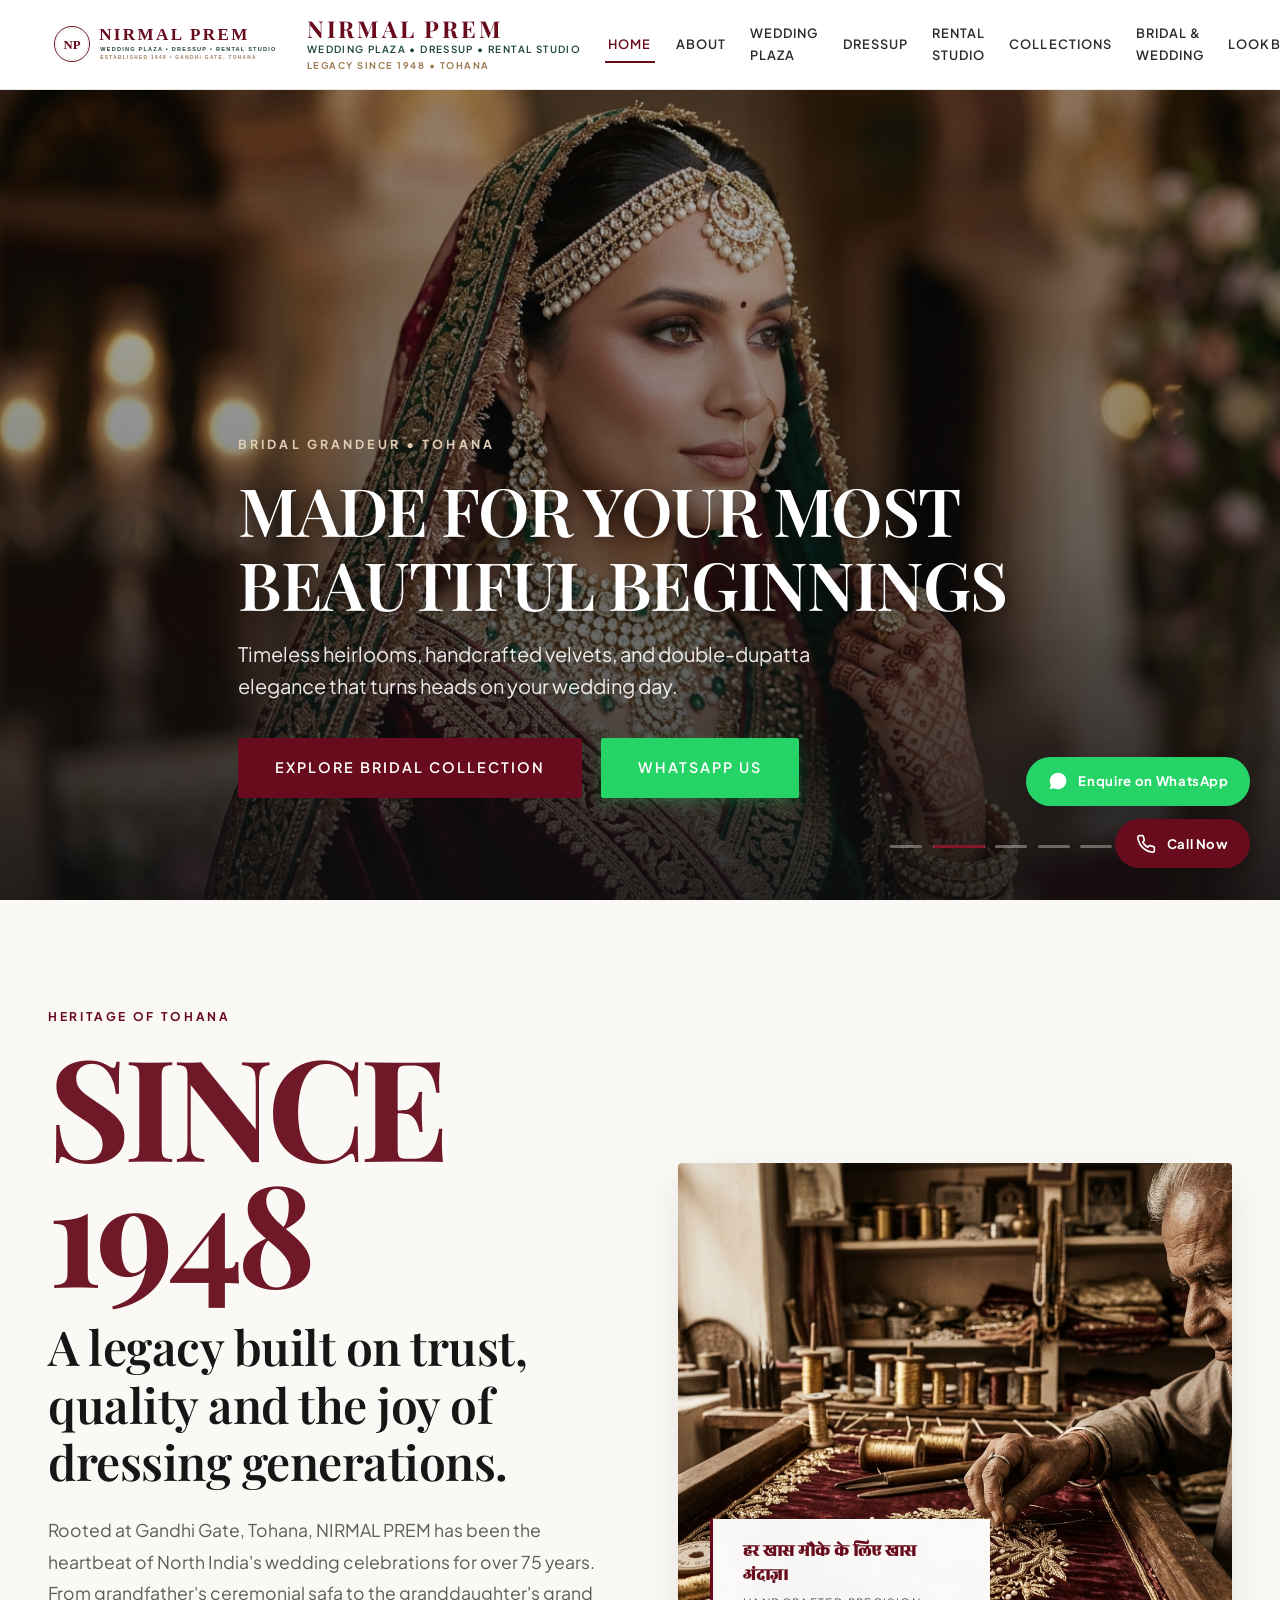
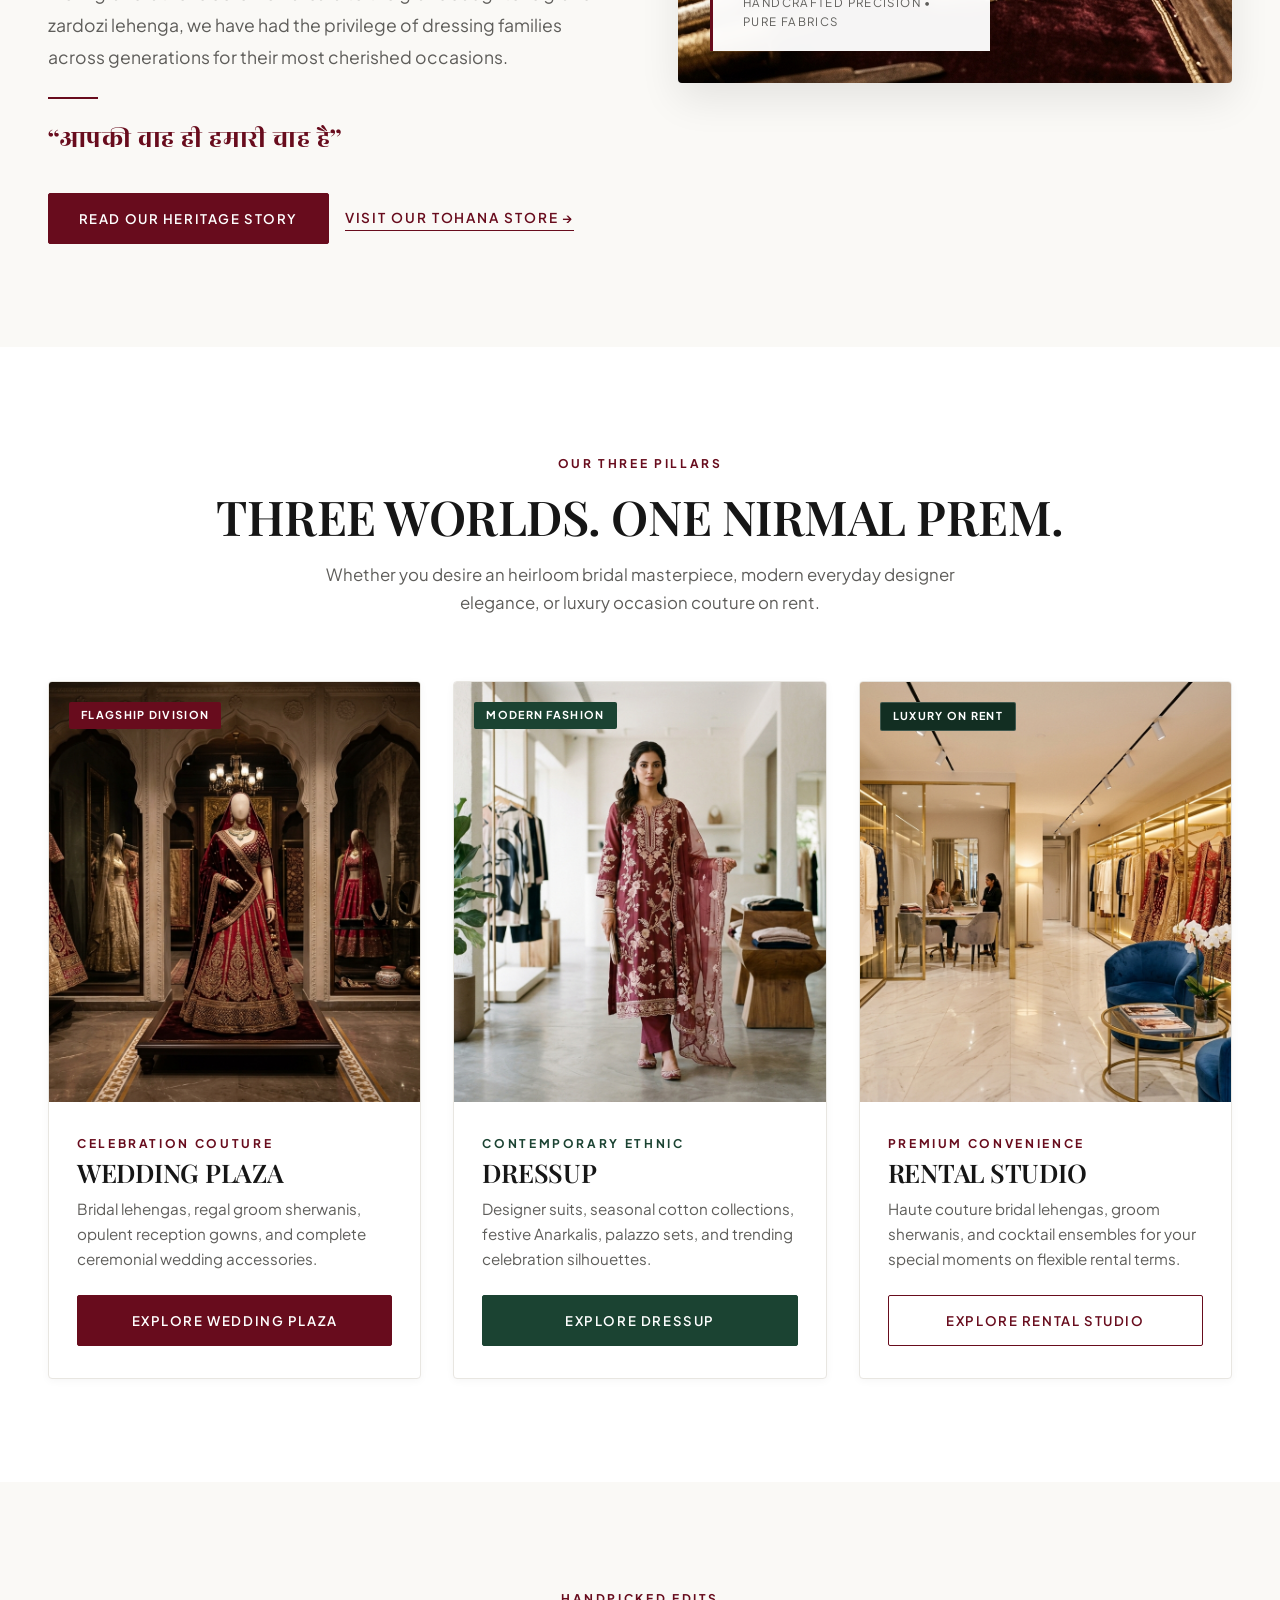
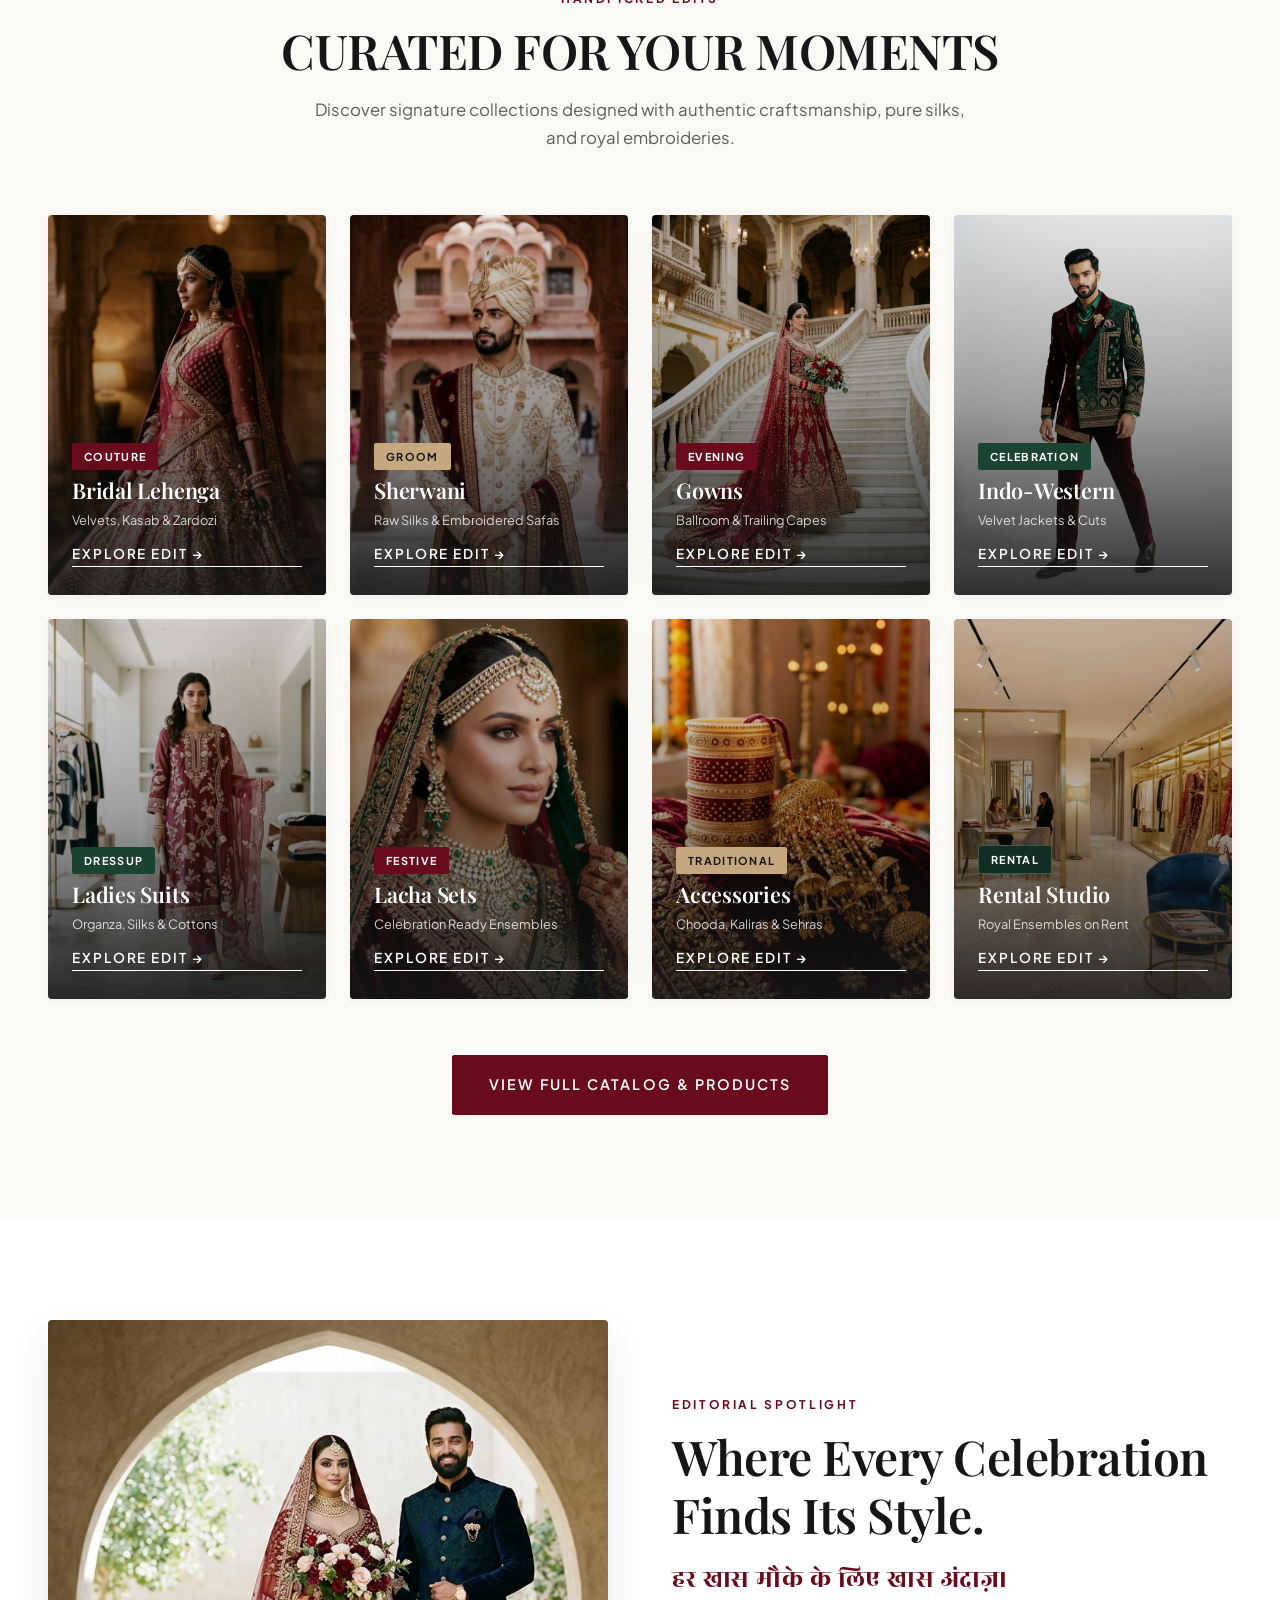
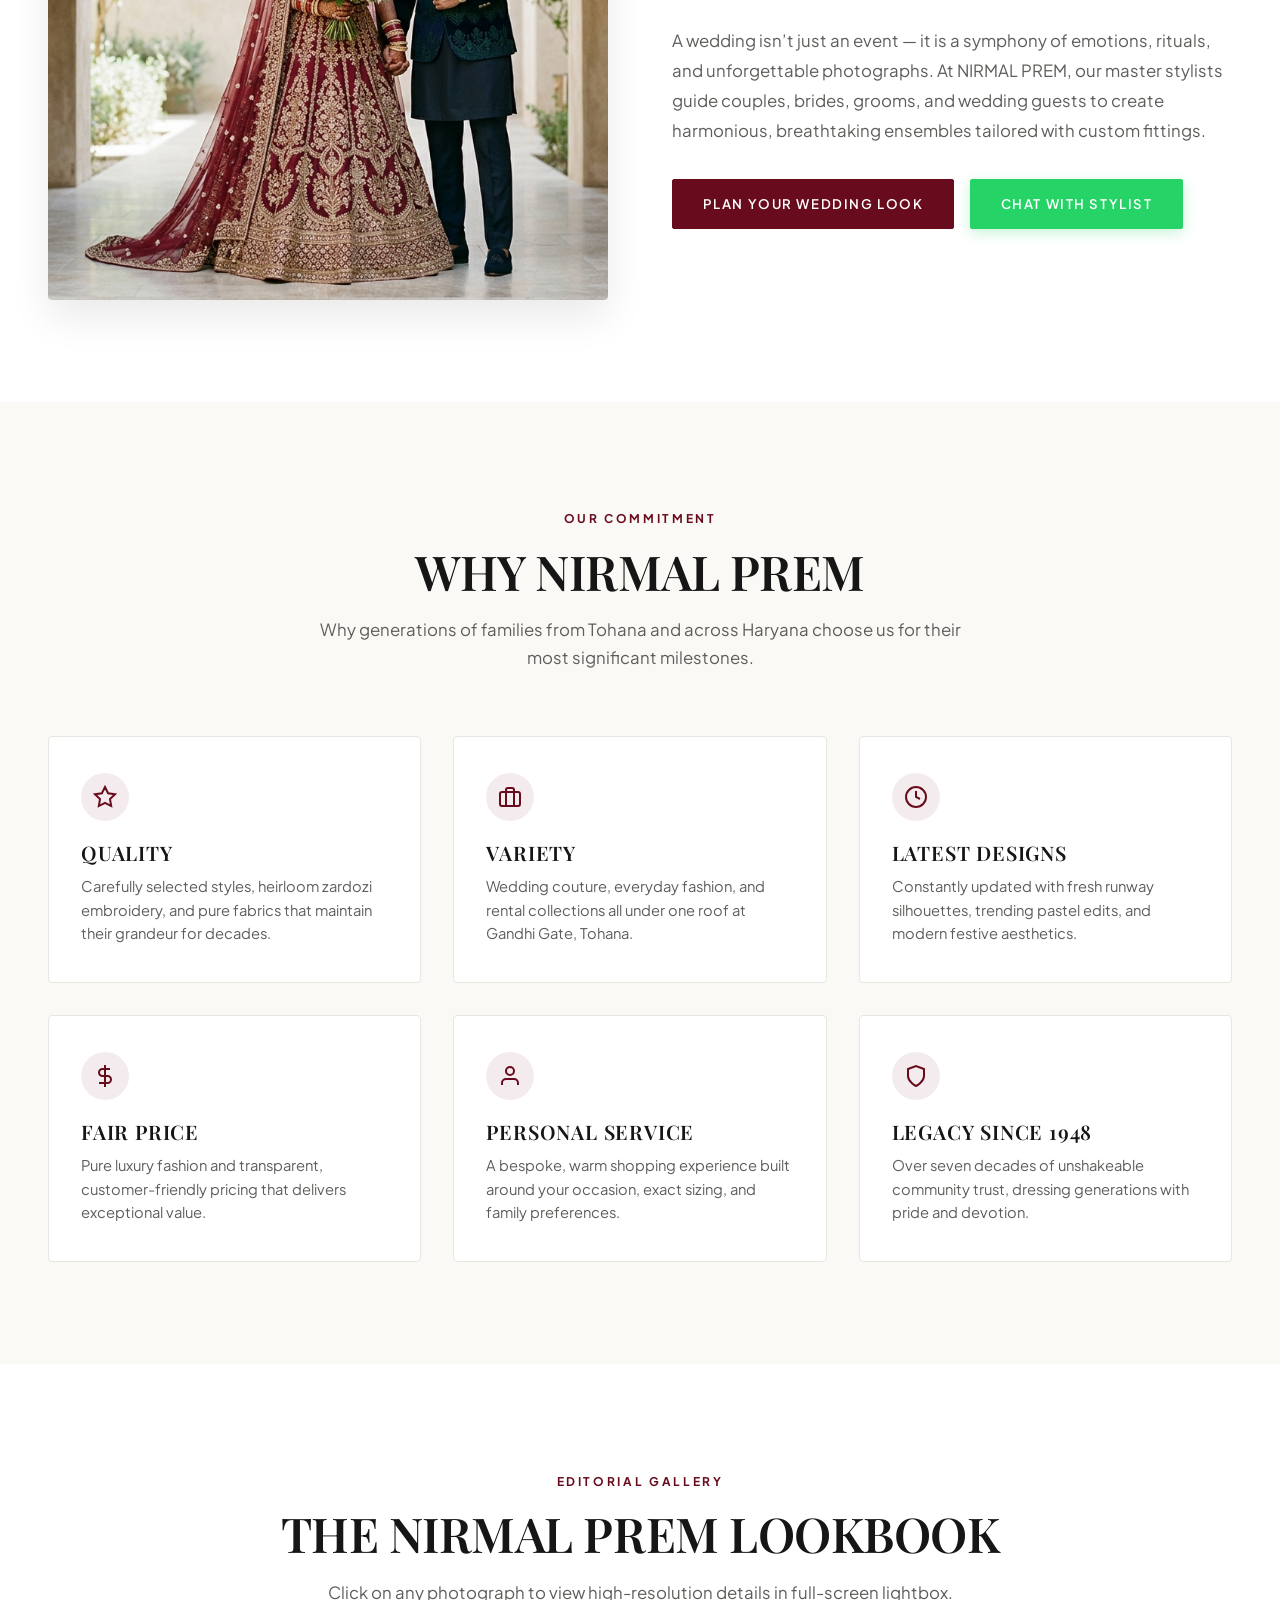
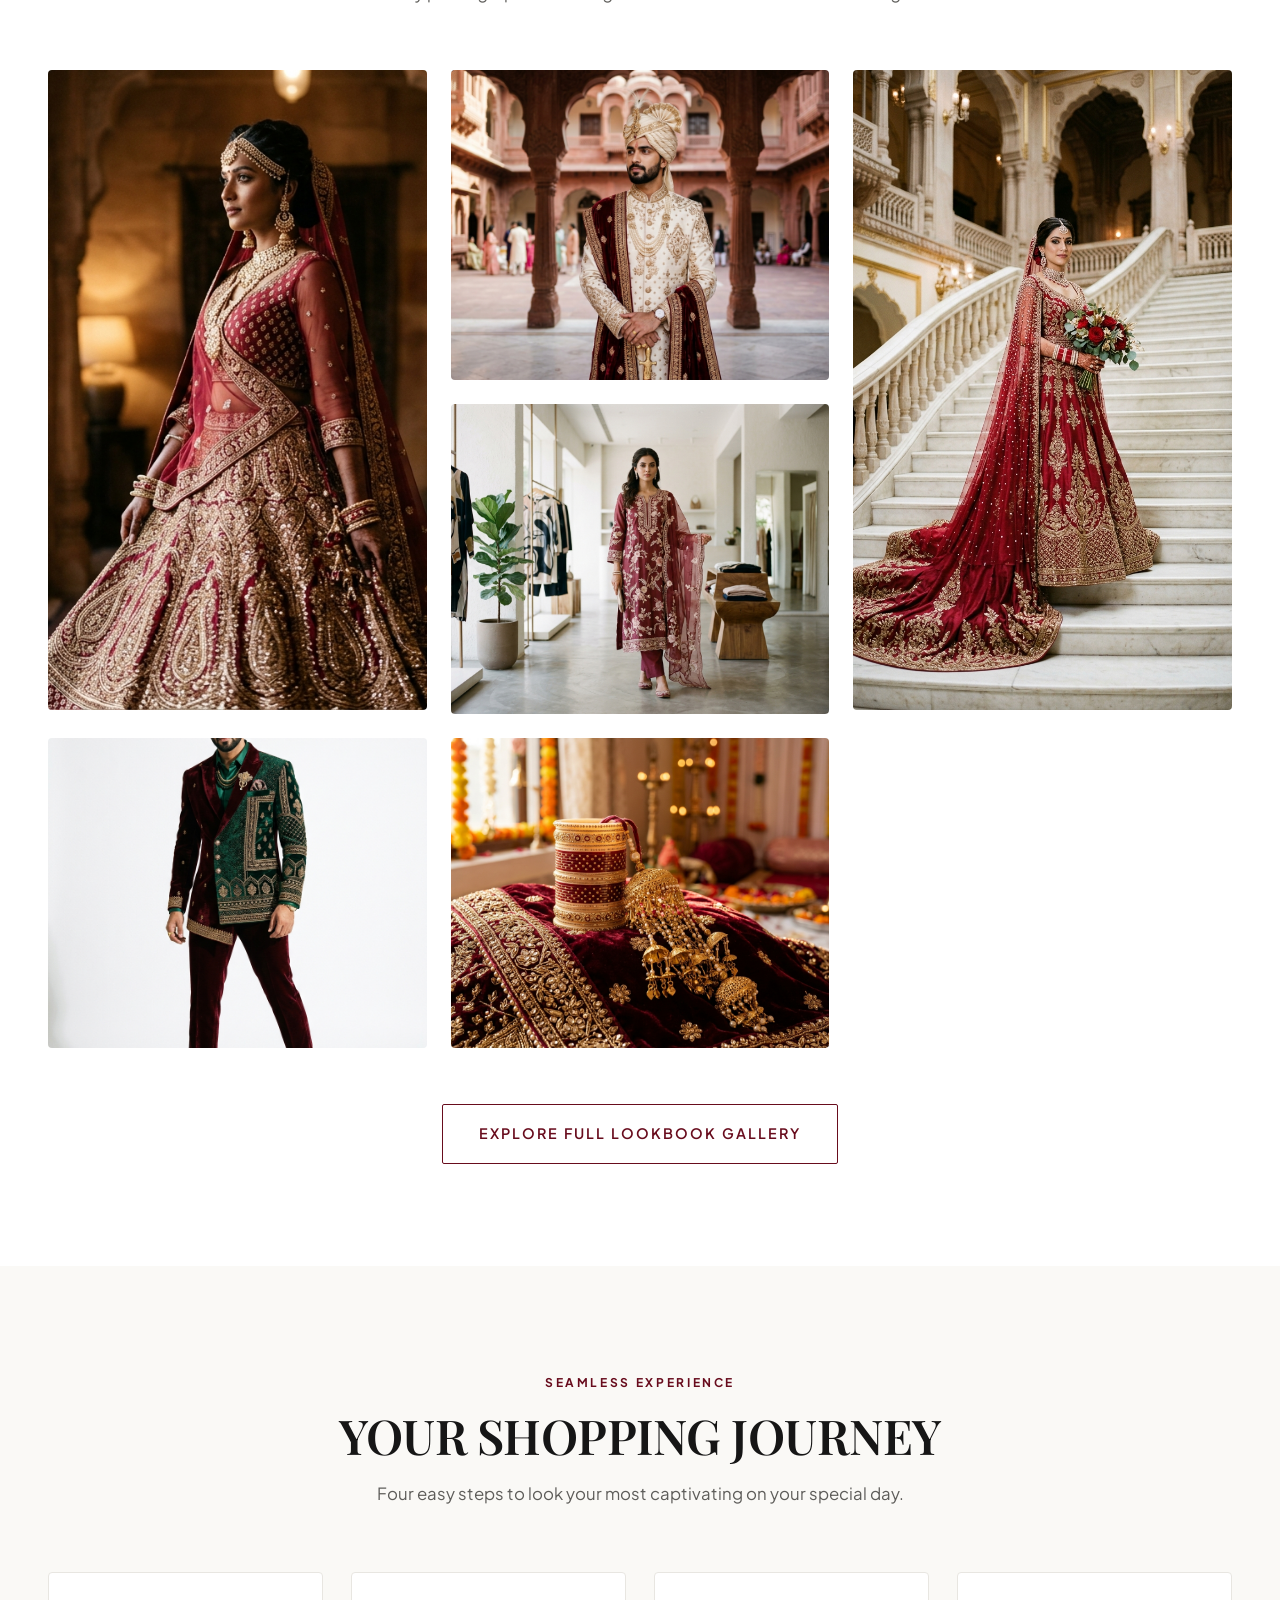
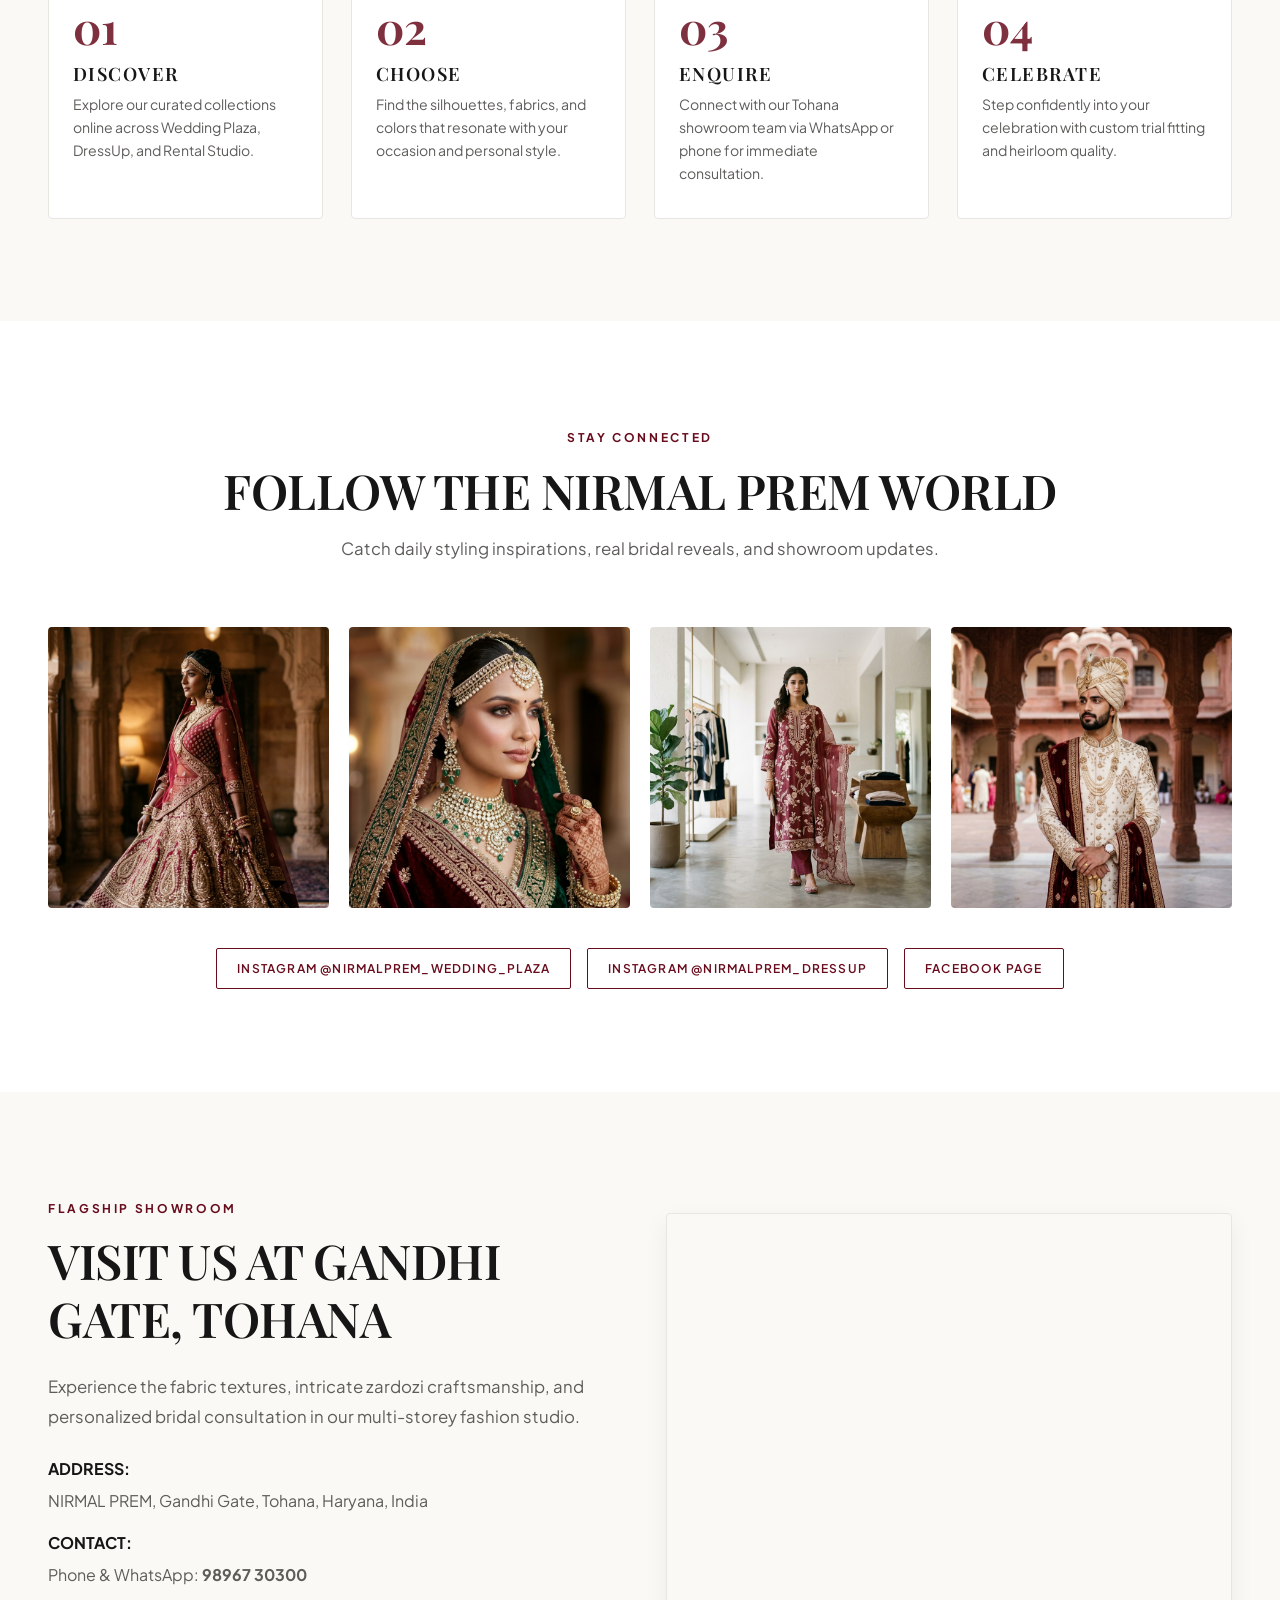
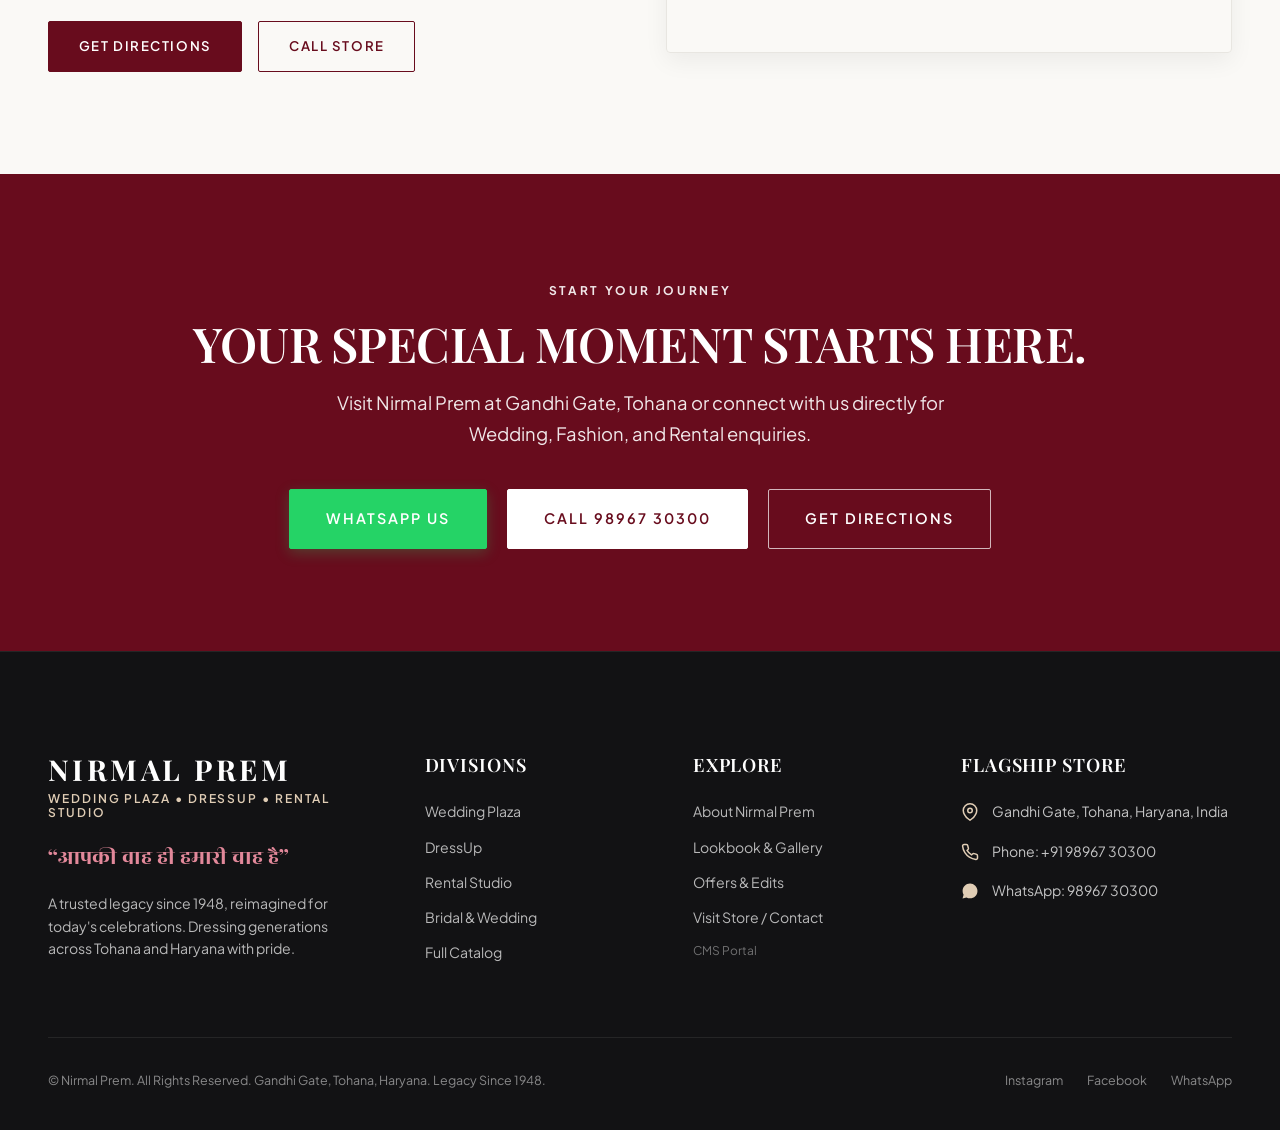
==== index.html @ a9cc8034 "Initial commit: Nirmal Prem luxury fashion & wedding website" ====
<!DOCTYPE html>
<html lang="en">
<head>
  <meta charset="UTF-8">
  <meta name="viewport" content="width=device-width, initial-scale=1.0">
  <title>NIRMAL PREM | Wedding Plaza • DressUp • Rental Studio | Tohana, Haryana</title>
  <meta name="description" content="Nirmal Prem, Gandhi Gate, Tohana, Haryana (Since 1948). Luxury Bridal Lehengas, Designer Sherwanis, Ladies Suits, and Couture Rental Studio. आपकी वाह ही हमारी चाह है।">
  <meta name="keywords" content="Nirmal Prem Tohana, Wedding Plaza Tohana, Bridal Lehenga Tohana, Wedding Dresses Tohana, Sherwani Tohana, Ladies Suits Tohana, Fashion Store Tohana, Dress Rental Tohana, Wedding Wear Tohana, Rental Studio Tohana">
  <link rel="canonical" href="https://nirmalprem.com/index.html">

  <!-- Open Graph -->
  <meta property="og:title" content="NIRMAL PREM | Wedding Plaza • DressUp • Rental Studio">
  <meta property="og:description" content="A trusted legacy since 1948, reimagined for today's celebrations. Gandhi Gate, Tohana, Haryana.">
  <meta property="og:image" content="assets/images/hero-slide-1.jpg">
  <meta property="og:type" content="website">

  <!-- Stylesheets -->
  <link rel="stylesheet" href="css/style.css">
  <link rel="stylesheet" href="css/components.css">
  <link rel="stylesheet" href="css/responsive.css">

  <!-- LocalBusiness Schema.org JSON-LD -->
  <script type="application/ld+json">
  {
    "@context": "https://schema.org",
    "@type": "ClothingStore",
    "name": "Nirmal Prem",
    "description": "Wedding Plaza, DressUp, and Rental Studio since 1948 in Tohana, Haryana.",
    "telephone": "+919896730300",
    "address": {
      "@type": "PostalAddress",
      "streetAddress": "Gandhi Gate",
      "addressLocality": "Tohana",
      "addressRegion": "Haryana",
      "addressCountry": "IN"
    },
    "url": "https://nirmalprem.com",
    "priceRange": "$$",
    "sameAs": [
      "https://www.instagram.com/nirmalprem_wedding_plaza/",
      "https://www.instagram.com/nirmalprem_dressup/",
      "https://www.facebook.com/nirmalpremweddingplaza/"
    ]
  }
  </script>
</head>
<body>

  <!-- GLOBAL STICKY HEADER -->
  <header class="site-header" id="site-header">
    <div class="container header-inner">
      <!-- Left: Logo & Brand Identity -->
      <a href="index.html" class="brand-identity" aria-label="Nirmal Prem Home">
        <img src="assets/images/nirmal-prem-logo.svg" alt="Nirmal Prem Logo" class="brand-logo-img" onerror="this.style.display='none'">
        <div class="brand-text-block">
          <span class="brand-name">NIRMAL PREM</span>
          <span class="brand-divisions">Wedding Plaza • DressUp • Rental Studio</span>
          <span class="brand-legacy-pill">Legacy Since 1948 • Tohana</span>
        </div>
      </a>

      <!-- Center: Desktop Navigation -->
      <nav class="desktop-nav" aria-label="Main Navigation">
        <a href="index.html" class="nav-link active">Home</a>
        <a href="about.html" class="nav-link">About</a>
        <a href="wedding-plaza.html" class="nav-link">Wedding Plaza</a>
        <a href="dressup.html" class="nav-link">DressUp</a>
        <a href="rental-studio.html" class="nav-link">Rental Studio</a>
        <a href="collections.html" class="nav-link">Collections</a>
        <a href="bridal-wedding.html" class="nav-link">Bridal & Wedding</a>
        <a href="lookbook.html" class="nav-link">Lookbook</a>
        <a href="offers.html" class="nav-link">Offers</a>
        <a href="contact.html" class="nav-link">Contact</a>
      </nav>

      <!-- Right: Action CTAs & Mobile Toggle -->
      <div class="header-ctas">
        <a href="tel:+919896730300" class="header-icon-btn btn-header-call" aria-label="Call Nirmal Prem">
          <svg viewBox="0 0 24 24" fill="none" stroke="currentColor" stroke-width="2">
            <path d="M22 16.92v3a2 2 0 0 1-2.18 2 19.79 19.79 0 0 1-8.63-3.07 19.5 19.5 0 0 1-6-6 19.79 19.79 0 0 1-3.07-8.67A2 2 0 0 1 4.11 2h3a2 2 0 0 1 2 1.72 12.84 12.84 0 0 0 .7 2.81 2 2 0 0 1-.45 2.11L8.09 9.91a16 16 0 0 0 6 6l1.27-1.27a2 2 0 0 1 2.11-.45 12.84 12.84 0 0 0 2.81.7A2 2 0 0 1 22 16.92z"></path>
          </svg>
          <span>98967 30300</span>
        </a>
        <a href="https://wa.me/919896730300?text=Hello%20Nirmal%20Prem%2C%20I%20am%20interested%20in%20your%20latest%20wedding%20and%20fashion%20collections." class="header-icon-btn btn-header-wa" target="_blank" rel="noopener" aria-label="WhatsApp Nirmal Prem">
          <svg viewBox="0 0 24 24" fill="currentColor">
            <path d="M12.04 2c-5.46 0-9.91 4.45-9.91 9.91 0 1.75.46 3.45 1.32 4.95L2.05 22l5.25-1.38c1.45.79 3.08 1.21 4.74 1.21 5.46 0 9.91-4.45 9.91-9.91 0-2.65-1.03-5.14-2.9-7.01A9.816 9.816 0 0 0 12.04 2z"/>
          </svg>
          <span>WhatsApp</span>
        </a>
        <button class="mobile-nav-toggle" id="mobile-toggle" aria-label="Toggle Navigation Menu">
          <span></span>
          <span></span>
          <span></span>
        </button>
      </div>
    </div>
  </header>

  <!-- MOBILE CLEAN DRAWER -->
  <div class="mobile-drawer-overlay" id="mobile-overlay"></div>
  <aside class="mobile-drawer" id="mobile-drawer">
    <div style="margin-bottom: 1.5rem;">
      <span class="eyebrow" style="color: var(--color-maroon);">NIRMAL PREM</span>
      <p style="font-family: var(--font-hindi); color: var(--color-maroon); font-size: 1.1rem;">“आपकी वाह ही हमारी चाह है”</p>
    </div>
    <nav class="mobile-nav-links">
      <a href="index.html" class="mobile-nav-link active">Home <span>→</span></a>
      <a href="about.html" class="mobile-nav-link">About Nirmal Prem <span>→</span></a>
      <a href="wedding-plaza.html" class="mobile-nav-link">Wedding Plaza <span>→</span></a>
      <a href="dressup.html" class="mobile-nav-link">DressUp <span>→</span></a>
      <a href="rental-studio.html" class="mobile-nav-link">Rental Studio <span>→</span></a>
      <a href="collections.html" class="mobile-nav-link">Collections <span>→</span></a>
      <a href="bridal-wedding.html" class="mobile-nav-link">Bridal & Wedding <span>→</span></a>
      <a href="lookbook.html" class="mobile-nav-link">Lookbook <span>→</span></a>
      <a href="offers.html" class="mobile-nav-link">Offers & Edits <span>→</span></a>
      <a href="contact.html" class="mobile-nav-link">Contact Store <span>→</span></a>
    </nav>
    <div class="mobile-drawer-bottom">
      <a href="https://wa.me/919896730300" class="btn btn-whatsapp" target="_blank" rel="noopener">WhatsApp Enquire</a>
      <a href="tel:+919896730300" class="btn btn-primary">Call 98967 30300</a>
    </div>
  </aside>

  <!-- GLOBAL FLOATING ACTION BUTTONS -->
  <div class="floating-actions" aria-label="Quick Actions">
    <a href="https://wa.me/919896730300?text=Hello%20Nirmal%20Prem%2C%20I%20would%20like%20to%20enquire%20about%20your%20wedding%20and%20fashion%20collections." class="floating-btn floating-wa" target="_blank" rel="noopener" aria-label="Enquire on WhatsApp">
      <svg viewBox="0 0 24 24" fill="currentColor">
        <path d="M12.04 2c-5.46 0-9.91 4.45-9.91 9.91 0 1.75.46 3.45 1.32 4.95L2.05 22l5.25-1.38c1.45.79 3.08 1.21 4.74 1.21 5.46 0 9.91-4.45 9.91-9.91 0-2.65-1.03-5.14-2.9-7.01A9.816 9.816 0 0 0 12.04 2z"/>
      </svg>
      <span>Enquire on WhatsApp</span>
    </a>
    <a href="tel:+919896730300" class="floating-btn floating-call" aria-label="Call Now">
      <svg viewBox="0 0 24 24" fill="none" stroke="currentColor" stroke-width="2">
        <path d="M22 16.92v3a2 2 0 0 1-2.18 2 19.79 19.79 0 0 1-8.63-3.07 19.5 19.5 0 0 1-6-6 19.79 19.79 0 0 1-3.07-8.67A2 2 0 0 1 4.11 2h3a2 2 0 0 1 2 1.72 12.84 12.84 0 0 0 .7 2.81 2 2 0 0 1-.45 2.11L8.09 9.91a16 16 0 0 0 6 6l1.27-1.27a2 2 0 0 1 2.11-.45 12.84 12.84 0 0 0 2.81.7A2 2 0 0 1 22 16.92z"></path>
      </svg>
      <span>Call Now</span>
    </a>
  </div>

  <main id="main-content">
    <!-- SECTION 1: HERO SLIDESHOW (3-SECOND AUTO-TRANSITION) -->
    <section class="hero-slider-section" aria-label="Hero Slideshow">
      <div class="hero-slider">
        <!-- Slide 1 -->
        <div class="hero-slide active">
          <div class="hero-slide-bg" style="background-image: url('assets/images/hero-slide-1.jpg');"></div>
          <div class="hero-overlay"></div>
          <div class="container hero-content">
            <span class="hero-tag">HAUTE COUTURE BRIDAL • ESTD 1948</span>
            <h1 class="headline-hero hero-title">
              YOUR MOMENT.<br>YOUR STYLE.<br>YOUR NIRMAL PREM.
            </h1>
            <p class="hero-description">
              Wedding fashion, bridal elegance and celebration wear — curated for your most unforgettable moments.
            </p>
            <div class="hero-actions">
              <a href="wedding-plaza.html" class="btn btn-primary btn-lg">Explore Wedding Plaza</a>
              <a href="https://wa.me/919896730300?text=Hello%20Nirmal%20Prem%2C%20I%20am%20interested%20in%20your%20Bridal%20Lehenga%20Collection." class="btn btn-whatsapp btn-lg" target="_blank" rel="noopener">WhatsApp Enquiry</a>
            </div>
          </div>
        </div>

        <!-- Slide 2 -->
        <div class="hero-slide">
          <div class="hero-slide-bg" style="background-image: url('assets/images/hero-slide-2.jpg');"></div>
          <div class="hero-overlay"></div>
          <div class="container hero-content">
            <span class="hero-tag">BRIDAL GRANDEUR • TOHANA</span>
            <h2 class="headline-hero hero-title">
              MADE FOR YOUR MOST BEAUTIFUL BEGINNINGS
            </h2>
            <p class="hero-description">
              Timeless heirlooms, handcrafted velvets, and double-dupatta elegance that turns heads on your wedding day.
            </p>
            <div class="hero-actions">
              <a href="bridal-wedding.html" class="btn btn-primary btn-lg">Explore Bridal Collection</a>
              <a href="https://wa.me/919896730300?text=Hello%20Nirmal%20Prem%2C%20I%20would%20like%20to%20view%20your%20Bridal%20Collection." class="btn btn-whatsapp btn-lg" target="_blank" rel="noopener">WhatsApp Us</a>
            </div>
          </div>
        </div>

        <!-- Slide 3 -->
        <div class="hero-slide">
          <div class="hero-slide-bg" style="background-image: url('assets/images/hero-slide-3.jpg');"></div>
          <div class="hero-overlay"></div>
          <div class="container hero-content">
            <span class="hero-tag">ROYAL GROOM COUTURE</span>
            <h2 class="headline-hero hero-title">
              THE GROOM'S MOMENT DESERVES ITS OWN STYLE
            </h2>
            <p class="hero-description">
              Bespoke sherwanis, imperial velvet stoles, and Indo-Western cuts crafted with regal poise.
            </p>
            <div class="hero-actions">
              <a href="wedding-plaza.html#groom" class="btn btn-primary btn-lg">Explore Groom Wear</a>
              <a href="https://wa.me/919896730300?text=Hello%20Nirmal%20Prem%2C%20I%20am%20interested%20in%20Groom%20Sherwanis." class="btn btn-whatsapp btn-lg" target="_blank" rel="noopener">WhatsApp Enquiry</a>
            </div>
          </div>
        </div>

        <!-- Slide 4 -->
        <div class="hero-slide">
          <div class="hero-slide-bg" style="background-image: url('assets/images/hero-slide-4.jpg');"></div>
          <div class="hero-overlay"></div>
          <div class="container hero-content">
            <span class="hero-tag">DRESSUP BY NIRMAL PREM</span>
            <h2 class="headline-hero hero-title">
              EVERYDAY ELEGANCE.<br>CELEBRATION READY.
            </h2>
            <p class="hero-description">
              Designer ladies suits, party-ready Anarkalis, and trending silhouettes curated for modern Indian women.
            </p>
            <div class="hero-actions">
              <a href="dressup.html" class="btn btn-primary btn-lg">Explore DressUp</a>
              <a href="https://wa.me/919896730300?text=Hello%20Nirmal%20Prem%2C%20I%20would%20like%20to%20see%20the%20latest%20DressUp%20collection." class="btn btn-whatsapp btn-lg" target="_blank" rel="noopener">WhatsApp Enquiry</a>
            </div>
          </div>
        </div>

        <!-- Slide 5 -->
        <div class="hero-slide">
          <div class="hero-slide-bg" style="background-image: url('assets/images/hero-slide-5.jpg');"></div>
          <div class="hero-overlay"></div>
          <div class="container hero-content">
            <span class="hero-tag">NIRMAL PREM RENTAL STUDIO</span>
            <h2 class="headline-hero hero-title">
              WEAR THE MOMENT.<br>RENT THE LOOK.
            </h2>
            <p class="hero-description">
              Step into haute couture for your special celebrations without the purchase commitment. Flawlessly fitted.
            </p>
            <div class="hero-actions">
              <a href="rental-studio.html" class="btn btn-primary btn-lg">Explore Rental Studio</a>
              <a href="https://wa.me/919896730300?text=Hello%20Nirmal%20Prem%2C%20I%20want%20to%20enquire%20about%20outfits%20on%20rent." class="btn btn-whatsapp btn-lg" target="_blank" rel="noopener">WhatsApp Us</a>
            </div>
          </div>
        </div>
      </div>

      <!-- Slideshow Navigation & Controls -->
      <div class="hero-controls">
        <div class="hero-indicators">
          <div class="indicator-dot active" data-slide="0"><div class="indicator-progress"></div></div>
          <div class="indicator-dot" data-slide="1"><div class="indicator-progress"></div></div>
          <div class="indicator-dot" data-slide="2"><div class="indicator-progress"></div></div>
          <div class="indicator-dot" data-slide="3"><div class="indicator-progress"></div></div>
          <div class="indicator-dot" data-slide="4"><div class="indicator-progress"></div></div>
        </div>
        <div style="display: flex; gap: 0.5rem;">
          <button class="hero-nav-arrow hero-prev" aria-label="Previous Slide">
            <svg width="20" height="20" viewBox="0 0 24 24" fill="none" stroke="currentColor" stroke-width="2">
              <polyline points="15 18 9 12 15 6"></polyline>
            </svg>
          </button>
          <button class="hero-nav-arrow hero-next" aria-label="Next Slide">
            <svg width="20" height="20" viewBox="0 0 24 24" fill="none" stroke="currentColor" stroke-width="2">
              <polyline points="9 18 15 12 9 6"></polyline>
            </svg>
          </button>
        </div>
      </div>
    </section>

    <!-- SECTION 2: TRUST & LEGACY "SINCE 1948" -->
    <section class="legacy-section section-padding bg-offwhite">
      <div class="container">
        <div class="legacy-grid">
          <!-- Left: Big Year & Story -->
          <div>
            <span class="eyebrow">HERITAGE OF TOHANA</span>
            <div class="legacy-big-year">SINCE 1948</div>
            <h2 class="headline-section" style="margin-bottom: 1.5rem;">
              A legacy built on trust, quality and the joy of dressing generations.
            </h2>
            <p style="font-size: 1.1rem; color: var(--color-text-muted); margin-bottom: 1.5rem; line-height: 1.8;">
              Rooted at Gandhi Gate, Tohana, NIRMAL PREM has been the heartbeat of North India's wedding celebrations for over 75 years. From grandfather's ceremonial safa to the granddaughter's grand zardozi lehenga, we have had the privilege of dressing families across generations for their most cherished occasions.
            </p>
            <div class="maroon-hairline"></div>
            <p class="tagline-hindi" style="margin-bottom: 2rem;">
              “आपकी वाह ही हमारी चाह है”
            </p>
            <div style="display: flex; gap: 1rem; align-items: center; flex-wrap: wrap;">
              <a href="about.html" class="btn btn-primary">Read Our Heritage Story</a>
              <a href="contact.html" class="link-editorial">Visit Our Tohana Store →</a>
            </div>
          </div>

          <!-- Right: Heritage Craftsmanship Visual -->
          <div class="legacy-image-wrap">
            <img src="assets/images/heritage-since-1948.jpg" alt="Authentic Zardozi Craftsmanship since 1948" loading="lazy">
            <div class="legacy-badge-float">
              <div class="hindi-quote">हर खास मौके के लिए खास अंदाज़।</div>
              <div class="subtext">Handcrafted Precision • Pure Fabrics</div>
            </div>
          </div>
        </div>
      </div>
    </section>

    <!-- SECTION 3: THREE DIVISIONS -->
    <section class="section-padding bg-white">
      <div class="container">
        <div class="section-header text-center">
          <span class="eyebrow">OUR THREE PILLARS</span>
          <h2 class="headline-section">THREE WORLDS. ONE NIRMAL PREM.</h2>
          <p>Whether you desire an heirloom bridal masterpiece, modern everyday designer elegance, or luxury occasion couture on rent.</p>
        </div>

        <div class="divisions-grid">
          <!-- Card 1: Wedding Plaza -->
          <div class="division-card">
            <div class="division-image-wrap">
              <img src="assets/images/division-wedding-plaza.jpg" alt="Wedding Plaza - Bridal and Groom Fashion" loading="lazy">
              <span class="badge badge-maroon division-badge-tag">Flagship Division</span>
            </div>
            <div class="division-content">
              <span class="eyebrow" style="margin-bottom: 0.25rem;">CELEBRATION COUTURE</span>
              <h3 class="division-title">WEDDING PLAZA</h3>
              <p class="division-subtitle">Bridal lehengas, regal groom sherwanis, opulent reception gowns, and complete ceremonial wedding accessories.</p>
              <a href="wedding-plaza.html" class="btn btn-primary">Explore Wedding Plaza</a>
            </div>
          </div>

          <!-- Card 2: DressUp -->
          <div class="division-card">
            <div class="division-image-wrap">
              <img src="assets/images/division-dressup.jpg" alt="DressUp - Ladies and Girls Fashion" loading="lazy">
              <span class="badge badge-green division-badge-tag">Modern Fashion</span>
            </div>
            <div class="division-content">
              <span class="eyebrow green" style="margin-bottom: 0.25rem;">CONTEMPORARY ETHNIC</span>
              <h3 class="division-title">DRESSUP</h3>
              <p class="division-subtitle">Designer suits, seasonal cotton collections, festive Anarkalis, palazzo sets, and trending celebration silhouettes.</p>
              <a href="dressup.html" class="btn btn-green">Explore DressUp</a>
            </div>
          </div>

          <!-- Card 3: Rental Studio -->
          <div class="division-card">
            <div class="division-image-wrap">
              <img src="assets/images/division-rental-studio.jpg" alt="Rental Studio - Occasion Wear on Rent" loading="lazy">
              <span class="badge badge-rental division-badge-tag">Luxury on Rent</span>
            </div>
            <div class="division-content">
              <span class="eyebrow" style="margin-bottom: 0.25rem;">PREMIUM CONVENIENCE</span>
              <h3 class="division-title">RENTAL STUDIO</h3>
              <p class="division-subtitle">Haute couture bridal lehengas, groom sherwanis, and cocktail ensembles for your special moments on flexible rental terms.</p>
              <a href="rental-studio.html" class="btn btn-secondary">Explore Rental Studio</a>
            </div>
          </div>
        </div>
      </div>
    </section>

    <!-- SECTION 4: FEATURED COLLECTION (8 CATEGORIES) -->
    <section class="section-padding bg-offwhite">
      <div class="container">
        <div class="section-header text-center">
          <span class="eyebrow">HANDPICKED EDITS</span>
          <h2 class="headline-section">CURATED FOR YOUR MOMENTS</h2>
          <p>Discover signature collections designed with authentic craftsmanship, pure silks, and royal embroideries.</p>
        </div>

        <div class="collections-grid-8">
          <!-- 1. Bridal Lehenga -->
          <a href="wedding-plaza.html#bridal" class="collection-card-item">
            <img src="assets/images/hero-slide-1.jpg" alt="Bridal Lehenga Collection" class="collection-card-img" loading="lazy">
            <div class="collection-card-overlay">
              <span class="badge badge-maroon" style="width: fit-content; margin-bottom: 0.5rem;">Couture</span>
              <h3 class="collection-card-title">Bridal Lehenga</h3>
              <p class="collection-card-sub">Velvets, Kasab & Zardozi</p>
              <span class="link-editorial white">Explore Edit →</span>
            </div>
          </a>

          <!-- 2. Sherwani -->
          <a href="wedding-plaza.html#groom" class="collection-card-item">
            <img src="assets/images/hero-slide-3.jpg" alt="Sherwani Collection" class="collection-card-img" loading="lazy">
            <div class="collection-card-overlay">
              <span class="badge badge-gold" style="width: fit-content; margin-bottom: 0.5rem;">Groom</span>
              <h3 class="collection-card-title">Sherwani</h3>
              <p class="collection-card-sub">Raw Silks & Embroidered Safas</p>
              <span class="link-editorial white">Explore Edit →</span>
            </div>
          </a>

          <!-- 3. Gowns -->
          <a href="collections.html?filter=Bridal" class="collection-card-item">
            <img src="assets/images/cat-bridal-gown.jpg" alt="Couture Gowns" class="collection-card-img" loading="lazy">
            <div class="collection-card-overlay">
              <span class="badge badge-maroon" style="width: fit-content; margin-bottom: 0.5rem;">Evening</span>
              <h3 class="collection-card-title">Gowns</h3>
              <p class="collection-card-sub">Ballroom & Trailing Capes</p>
              <span class="link-editorial white">Explore Edit →</span>
            </div>
          </a>

          <!-- 4. Indo-Western -->
          <a href="collections.html?filter=Groom" class="collection-card-item">
            <img src="assets/images/cat-indowestern-groom.jpg" alt="Indo-Western Collection" class="collection-card-img" loading="lazy">
            <div class="collection-card-overlay">
              <span class="badge badge-green" style="width: fit-content; margin-bottom: 0.5rem;">Celebration</span>
              <h3 class="collection-card-title">Indo-Western</h3>
              <p class="collection-card-sub">Velvet Jackets & Cuts</p>
              <span class="link-editorial white">Explore Edit →</span>
            </div>
          </a>

          <!-- 5. Ladies Suits -->
          <a href="dressup.html" class="collection-card-item">
            <img src="assets/images/division-dressup.jpg" alt="Ladies Suits DressUp" class="collection-card-img" loading="lazy">
            <div class="collection-card-overlay">
              <span class="badge badge-green" style="width: fit-content; margin-bottom: 0.5rem;">DressUp</span>
              <h3 class="collection-card-title">Ladies Suits</h3>
              <p class="collection-card-sub">Organza, Silks & Cottons</p>
              <span class="link-editorial white">Explore Edit →</span>
            </div>
          </a>

          <!-- 6. Lacha Sets -->
          <a href="dressup.html#lacha" class="collection-card-item">
            <img src="assets/images/hero-slide-2.jpg" alt="Lacha Sets" class="collection-card-img" loading="lazy">
            <div class="collection-card-overlay">
              <span class="badge badge-maroon" style="width: fit-content; margin-bottom: 0.5rem;">Festive</span>
              <h3 class="collection-card-title">Lacha Sets</h3>
              <p class="collection-card-sub">Celebration Ready Ensembles</p>
              <span class="link-editorial white">Explore Edit →</span>
            </div>
          </a>

          <!-- 7. Wedding Accessories -->
          <a href="wedding-plaza.html#accessories" class="collection-card-item">
            <img src="assets/images/wedding-accessories.jpg" alt="Wedding Accessories Chooda Kalira" class="collection-card-img" loading="lazy">
            <div class="collection-card-overlay">
              <span class="badge badge-gold" style="width: fit-content; margin-bottom: 0.5rem;">Traditional</span>
              <h3 class="collection-card-title">Accessories</h3>
              <p class="collection-card-sub">Chooda, Kaliras & Sehras</p>
              <span class="link-editorial white">Explore Edit →</span>
            </div>
          </a>

          <!-- 8. Rental Collection -->
          <a href="rental-studio.html" class="collection-card-item">
            <img src="assets/images/division-rental-studio.jpg" alt="Rental Collection" class="collection-card-img" loading="lazy">
            <div class="collection-card-overlay">
              <span class="badge badge-rental" style="width: fit-content; margin-bottom: 0.5rem;">Rental</span>
              <h3 class="collection-card-title">Rental Studio</h3>
              <p class="collection-card-sub">Royal Ensembles on Rent</p>
              <span class="link-editorial white">Explore Edit →</span>
            </div>
          </a>
        </div>

        <div style="text-align: center; margin-top: 3.5rem;">
          <a href="collections.html" class="btn btn-primary btn-lg">View Full Catalog & Products</a>
        </div>
      </div>
    </section>

    <!-- SECTION 5: WEDDING EDITORIAL SPOTLIGHT -->
    <section class="section-padding bg-white">
      <div class="container">
        <div style="display: grid; grid-template-columns: 1fr 1fr; gap: clamp(2.5rem, 5vw, 5rem); align-items: center;">
          <div style="position: relative; border-radius: 4px; overflow: hidden; box-shadow: var(--shadow-lg);">
            <img src="assets/images/hero-slide-5.jpg" alt="Nirmal Prem Royal Couple Editorial" loading="lazy" style="width: 100%; height: 580px; object-fit: cover;">
          </div>
          <div>
            <span class="eyebrow">EDITORIAL SPOTLIGHT</span>
            <h2 class="headline-section" style="margin-bottom: 1rem;">Where Every Celebration Finds Its Style.</h2>
            <p class="tagline-hindi" style="margin-bottom: 1.5rem;">हर खास मौके के लिए खास अंदाज़।</p>
            <p style="color: var(--color-text-muted); font-size: 1.05rem; line-height: 1.8; margin-bottom: 2rem;">
              A wedding isn’t just an event — it is a symphony of emotions, rituals, and unforgettable photographs. At NIRMAL PREM, our master stylists guide couples, brides, grooms, and wedding guests to create harmonious, breathtaking ensembles tailored with custom fittings.
            </p>
            <div style="display: flex; gap: 1rem; flex-wrap: wrap;">
              <a href="bridal-wedding.html" class="btn btn-primary">Plan Your Wedding Look</a>
              <a href="https://wa.me/919896730300?text=Hello%20Nirmal%20Prem%2C%20I%20would%20like%20to%20plan%20my%20wedding%20look." class="btn btn-whatsapp" target="_blank" rel="noopener">Chat With Stylist</a>
            </div>
          </div>
        </div>
      </div>
    </section>

    <!-- SECTION 6: WHY NIRMAL PREM (6 PILLARS) -->
    <section class="section-padding bg-offwhite">
      <div class="container">
        <div class="section-header text-center">
          <span class="eyebrow">OUR COMMITMENT</span>
          <h2 class="headline-section">WHY NIRMAL PREM</h2>
          <p>Why generations of families from Tohana and across Haryana choose us for their most significant milestones.</p>
        </div>

        <div class="why-grid">
          <!-- Pillar 1 -->
          <div class="why-card">
            <div class="why-icon">
              <svg viewBox="0 0 24 24" fill="none" stroke="currentColor" stroke-width="2">
                <polygon points="12 2 15.09 8.26 22 9.27 17 14.14 18.18 21.02 12 17.77 5.82 21.02 7 14.14 2 9.27 8.91 8.26 12 2"></polygon>
              </svg>
            </div>
            <h3>QUALITY</h3>
            <p>Carefully selected styles, heirloom zardozi embroidery, and pure fabrics that maintain their grandeur for decades.</p>
          </div>

          <!-- Pillar 2 -->
          <div class="why-card">
            <div class="why-icon">
              <svg viewBox="0 0 24 24" fill="none" stroke="currentColor" stroke-width="2">
                <rect x="2" y="7" width="20" height="14" rx="2" ry="2"></rect>
                <path d="M16 21V5a2 2 0 0 0-2-2h-4a2 2 0 0 0-2 2v16"></path>
              </svg>
            </div>
            <h3>VARIETY</h3>
            <p>Wedding couture, everyday fashion, and rental collections all under one roof at Gandhi Gate, Tohana.</p>
          </div>

          <!-- Pillar 3 -->
          <div class="why-card">
            <div class="why-icon">
              <svg viewBox="0 0 24 24" fill="none" stroke="currentColor" stroke-width="2">
                <circle cx="12" cy="12" r="10"></circle>
                <polyline points="12 6 12 12 16 14"></polyline>
              </svg>
            </div>
            <h3>LATEST DESIGNS</h3>
            <p>Constantly updated with fresh runway silhouettes, trending pastel edits, and modern festive aesthetics.</p>
          </div>

          <!-- Pillar 4 -->
          <div class="why-card">
            <div class="why-icon">
              <svg viewBox="0 0 24 24" fill="none" stroke="currentColor" stroke-width="2">
                <path d="M12 1v22M17 5H9.5a3.5 3.5 0 0 0 0 7h5a3.5 3.5 0 0 1 0 7H6"></path>
              </svg>
            </div>
            <h3>FAIR PRICE</h3>
            <p>Pure luxury fashion and transparent, customer-friendly pricing that delivers exceptional value.</p>
          </div>

          <!-- Pillar 5 -->
          <div class="why-card">
            <div class="why-icon">
              <svg viewBox="0 0 24 24" fill="none" stroke="currentColor" stroke-width="2">
                <path d="M20 21v-2a4 4 0 0 0-4-4H8a4 4 0 0 0-4 4v2"></path>
                <circle cx="12" cy="7" r="4"></circle>
              </svg>
            </div>
            <h3>PERSONAL SERVICE</h3>
            <p>A bespoke, warm shopping experience built around your occasion, exact sizing, and family preferences.</p>
          </div>

          <!-- Pillar 6 -->
          <div class="why-card">
            <div class="why-icon">
              <svg viewBox="0 0 24 24" fill="none" stroke="currentColor" stroke-width="2">
                <path d="M12 22s8-4 8-10V5l-8-3-8 3v7c0 6 8 10 8 10z"></path>
              </svg>
            </div>
            <h3>LEGACY SINCE 1948</h3>
            <p>Over seven decades of unshakeable community trust, dressing generations with pride and devotion.</p>
          </div>
        </div>
      </div>
    </section>

    <!-- SECTION 7: VISUAL LOOKBOOK PREVIEW & LIGHTBOX -->
    <section class="section-padding bg-white">
      <div class="container">
        <div class="section-header text-center">
          <span class="eyebrow">EDITORIAL GALLERY</span>
          <h2 class="headline-section">THE NIRMAL PREM LOOKBOOK</h2>
          <p>Click on any photograph to view high-resolution details in full-screen lightbox.</p>
        </div>

        <div class="lookbook-masonry" id="home-lookbook-masonry">
          <!-- Item 1: Tall -->
          <div class="lookbook-item tall" data-lightbox-src="assets/images/hero-slide-1.jpg" data-title="Zardozi Crimson Bridal Lehenga" data-category="Bridal Edit">
            <img src="assets/images/hero-slide-1.jpg" alt="Crimson Bridal Lehenga" loading="lazy">
            <div class="lookbook-hover-overlay">
              <span>Bridal Edit</span>
              <h4>Zardozi Crimson Lehenga</h4>
              <div class="lookbook-zoom-icon">
                <svg width="18" height="18" viewBox="0 0 24 24" fill="none" stroke="currentColor" stroke-width="2">
                  <circle cx="11" cy="11" r="8"></circle>
                  <line x1="21" y1="21" x2="16.65" y2="16.65"></line>
                </svg>
              </div>
            </div>
          </div>

          <!-- Item 2 -->
          <div class="lookbook-item" data-lightbox-src="assets/images/hero-slide-3.jpg" data-title="Regal Groom Sherwani" data-category="Groom Edit">
            <img src="assets/images/hero-slide-3.jpg" alt="Regal Groom Sherwani" loading="lazy">
            <div class="lookbook-hover-overlay">
              <span>Groom Edit</span>
              <h4>Maharaja Sherwani</h4>
              <div class="lookbook-zoom-icon">
                <svg width="18" height="18" viewBox="0 0 24 24" fill="none" stroke="currentColor" stroke-width="2">
                  <circle cx="11" cy="11" r="8"></circle>
                  <line x1="21" y1="21" x2="16.65" y2="16.65"></line>
                </svg>
              </div>
            </div>
          </div>

          <!-- Item 3: Tall -->
          <div class="lookbook-item tall" data-lightbox-src="assets/images/cat-bridal-gown.jpg" data-title="Couture Reception Ballgown" data-category="Bridal Edit">
            <img src="assets/images/cat-bridal-gown.jpg" alt="Reception Ballgown" loading="lazy">
            <div class="lookbook-hover-overlay">
              <span>Bridal Edit</span>
              <h4>Couture Reception Ballgown</h4>
              <div class="lookbook-zoom-icon">
                <svg width="18" height="18" viewBox="0 0 24 24" fill="none" stroke="currentColor" stroke-width="2">
                  <circle cx="11" cy="11" r="8"></circle>
                  <line x1="21" y1="21" x2="16.65" y2="16.65"></line>
                </svg>
              </div>
            </div>
          </div>

          <!-- Item 4 -->
          <div class="lookbook-item" data-lightbox-src="assets/images/division-dressup.jpg" data-title="Contemporary Silk Anarkali" data-category="DressUp Edit">
            <img src="assets/images/division-dressup.jpg" alt="Silk Anarkali Suit" loading="lazy">
            <div class="lookbook-hover-overlay">
              <span>DressUp Edit</span>
              <h4>Contemporary Silk Anarkali</h4>
              <div class="lookbook-zoom-icon">
                <svg width="18" height="18" viewBox="0 0 24 24" fill="none" stroke="currentColor" stroke-width="2">
                  <circle cx="11" cy="11" r="8"></circle>
                  <line x1="21" y1="21" x2="16.65" y2="16.65"></line>
                </svg>
              </div>
            </div>
          </div>

          <!-- Item 5 -->
          <div class="lookbook-item" data-lightbox-src="assets/images/cat-indowestern-groom.jpg" data-title="Emerald Velvet Indo-Western" data-category="Groom Edit">
            <img src="assets/images/cat-indowestern-groom.jpg" alt="Emerald Velvet Indo-Western" loading="lazy">
            <div class="lookbook-hover-overlay">
              <span>Groom Edit</span>
              <h4>Emerald Velvet Indo-Western</h4>
              <div class="lookbook-zoom-icon">
                <svg width="18" height="18" viewBox="0 0 24 24" fill="none" stroke="currentColor" stroke-width="2">
                  <circle cx="11" cy="11" r="8"></circle>
                  <line x1="21" y1="21" x2="16.65" y2="16.65"></line>
                </svg>
              </div>
            </div>
          </div>

          <!-- Item 6 -->
          <div class="lookbook-item" data-lightbox-src="assets/images/wedding-accessories.jpg" data-title="Bridal Chooda & Kaliras" data-category="Accessories">
            <img src="assets/images/wedding-accessories.jpg" alt="Bridal Chooda & Kaliras" loading="lazy">
            <div class="lookbook-hover-overlay">
              <span>Accessories</span>
              <h4>Bridal Chooda & Kaliras</h4>
              <div class="lookbook-zoom-icon">
                <svg width="18" height="18" viewBox="0 0 24 24" fill="none" stroke="currentColor" stroke-width="2">
                  <circle cx="11" cy="11" r="8"></circle>
                  <line x1="21" y1="21" x2="16.65" y2="16.65"></line>
                </svg>
              </div>
            </div>
          </div>
        </div>

        <div style="text-align: center; margin-top: 3.5rem;">
          <a href="lookbook.html" class="btn btn-secondary btn-lg">Explore Full Lookbook Gallery</a>
        </div>
      </div>
    </section>

    <!-- SECTION 8: CUSTOMER JOURNEY (4 STEPS) -->
    <section class="section-padding bg-offwhite">
      <div class="container">
        <div class="section-header text-center">
          <span class="eyebrow">SEAMLESS EXPERIENCE</span>
          <h2 class="headline-section">YOUR SHOPPING JOURNEY</h2>
          <p>Four easy steps to look your most captivating on your special day.</p>
        </div>

        <div class="journey-grid">
          <div class="journey-step">
            <div class="journey-number">01</div>
            <h4>DISCOVER</h4>
            <p>Explore our curated collections online across Wedding Plaza, DressUp, and Rental Studio.</p>
          </div>
          <div class="journey-step">
            <div class="journey-number">02</div>
            <h4>CHOOSE</h4>
            <p>Find the silhouettes, fabrics, and colors that resonate with your occasion and personal style.</p>
          </div>
          <div class="journey-step">
            <div class="journey-number">03</div>
            <h4>ENQUIRE</h4>
            <p>Connect with our Tohana showroom team via WhatsApp or phone for immediate consultation.</p>
          </div>
          <div class="journey-step">
            <div class="journey-number">04</div>
            <h4>CELEBRATE</h4>
            <p>Step confidently into your celebration with custom trial fitting and heirloom quality.</p>
          </div>
        </div>
      </div>
    </section>

    <!-- SECTION 9: SOCIAL MEDIA INSTAGRAM GRID -->
    <section class="section-padding bg-white">
      <div class="container">
        <div class="section-header text-center">
          <span class="eyebrow">STAY CONNECTED</span>
          <h2 class="headline-section">FOLLOW THE NIRMAL PREM WORLD</h2>
          <p>Catch daily styling inspirations, real bridal reveals, and showroom updates.</p>
        </div>

        <div class="social-grid">
          <div class="social-item">
            <img src="assets/images/hero-slide-1.jpg" alt="Instagram Post 1" loading="lazy">
            <div class="social-overlay">
              <span style="font-weight: 600; letter-spacing: 0.1em;">@nirmalprem_wedding_plaza</span>
            </div>
          </div>
          <div class="social-item">
            <img src="assets/images/hero-slide-2.jpg" alt="Instagram Post 2" loading="lazy">
            <div class="social-overlay">
              <span style="font-weight: 600; letter-spacing: 0.1em;">@nirmalprem_wedding_plaza</span>
            </div>
          </div>
          <div class="social-item">
            <img src="assets/images/division-dressup.jpg" alt="Instagram Post 3" loading="lazy">
            <div class="social-overlay">
              <span style="font-weight: 600; letter-spacing: 0.1em;">@nirmalprem_dressup</span>
            </div>
          </div>
          <div class="social-item">
            <img src="assets/images/hero-slide-3.jpg" alt="Instagram Post 4" loading="lazy">
            <div class="social-overlay">
              <span style="font-weight: 600; letter-spacing: 0.1em;">Facebook: Nirmal Prem</span>
            </div>
          </div>
        </div>

        <div style="text-align: center; margin-top: 2.5rem; display: flex; justify-content: center; gap: 1rem; flex-wrap: wrap;">
          <a href="https://www.instagram.com/nirmalprem_wedding_plaza/" target="_blank" rel="noopener" class="btn btn-secondary btn-sm">
            Instagram @nirmalprem_wedding_plaza
          </a>
          <a href="https://www.instagram.com/nirmalprem_dressup/" target="_blank" rel="noopener" class="btn btn-secondary btn-sm">
            Instagram @nirmalprem_dressup
          </a>
          <a href="https://www.facebook.com/nirmalpremweddingplaza/" target="_blank" rel="noopener" class="btn btn-secondary btn-sm">
            Facebook Page
          </a>
        </div>
      </div>
    </section>

    <!-- SECTION 10: STORE VISIT & MAP PREVIEW -->
    <section class="section-padding bg-offwhite">
      <div class="container">
        <div style="display: grid; grid-template-columns: 1fr 1fr; gap: clamp(2rem, 4vw, 4rem); align-items: center;">
          <div>
            <span class="eyebrow">FLAGSHIP SHOWROOM</span>
            <h2 class="headline-section" style="margin-bottom: 1.5rem;">VISIT US AT GANDHI GATE, TOHANA</h2>
            <p style="color: var(--color-text-muted); font-size: 1.05rem; line-height: 1.8; margin-bottom: 1.5rem;">
              Experience the fabric textures, intricate zardozi craftsmanship, and personalized bridal consultation in our multi-storey fashion studio.
            </p>
            <div style="margin-bottom: 2rem;">
              <p style="font-weight: 700; color: var(--color-text-dark); margin-bottom: 0.35rem;">ADDRESS:</p>
              <p style="color: var(--color-text-muted);">NIRMAL PREM, Gandhi Gate, Tohana, Haryana, India</p>
              <p style="font-weight: 700; color: var(--color-text-dark); margin-top: 1rem; margin-bottom: 0.35rem;">CONTACT:</p>
              <p style="color: var(--color-text-muted);">Phone & WhatsApp: <strong>98967 30300</strong></p>
            </div>
            <div style="display: flex; gap: 1rem; flex-wrap: wrap;">
              <a href="https://www.google.com/maps/search/?api=1&query=Nirmal+Prem+Gandhi+Gate+Tohana+Haryana" target="_blank" rel="noopener" class="btn btn-primary">
                Get Directions
              </a>
              <a href="tel:+919896730300" class="btn btn-secondary">
                Call Store
              </a>
            </div>
          </div>
          <div class="map-container">
            <iframe 
              src="https://maps.google.com/maps?q=Gandhi+Gate,+Tohana,+Haryana&t=&z=15&ie=UTF8&iwloc=&output=embed" 
              loading="lazy" 
              allowfullscreen 
              title="Nirmal Prem Location Map">
            </iframe>
          </div>
        </div>
      </div>
    </section>

    <!-- SECTION 11: FINAL HIGH-IMPACT CTA -->
    <section class="section-padding bg-maroon text-center">
      <div class="container">
        <span class="eyebrow white">START YOUR JOURNEY</span>
        <h2 class="headline-section" style="color: var(--color-white); margin-bottom: 1rem;">
          YOUR SPECIAL MOMENT STARTS HERE.
        </h2>
        <p style="color: rgba(255, 255, 255, 0.9); font-size: 1.15rem; max-width: 680px; margin: 0 auto 2.5rem;">
          Visit Nirmal Prem at Gandhi Gate, Tohana or connect with us directly for Wedding, Fashion, and Rental enquiries.
        </p>
        <div style="display: flex; justify-content: center; gap: 1.25rem; flex-wrap: wrap;">
          <a href="https://wa.me/919896730300?text=Hello%20Nirmal%20Prem%2C%20I%20would%20like%20to%20enquire%20about%20your%20wedding%20and%20fashion%20collections." class="btn btn-whatsapp btn-lg" target="_blank" rel="noopener">
            WhatsApp Us
          </a>
          <a href="tel:+919896730300" class="btn btn-white btn-lg">
            Call 98967 30300
          </a>
          <a href="https://www.google.com/maps/search/?api=1&query=Nirmal+Prem+Gandhi+Gate+Tohana+Haryana" target="_blank" rel="noopener" class="btn btn-outline-white btn-lg">
            Get Directions
          </a>
        </div>
      </div>
    </section>
  </main>

  <!-- GLOBAL LUXURY FOOTER -->
  <footer class="site-footer">
    <div class="container">
      <div class="footer-top">
        <!-- Col 1: Brand & Catchline -->
        <div class="footer-brand">
          <div class="brand-name">NIRMAL PREM</div>
          <div class="brand-divisions">Wedding Plaza • DressUp • Rental Studio</div>
          <div class="brand-catchline">“आपकी वाह ही हमारी चाह है”</div>
          <p style="font-size: 0.88rem; color: rgba(255, 255, 255, 0.7); max-width: 320px; line-height: 1.6;">
            A trusted legacy since 1948, reimagined for today's celebrations. Dressing generations across Tohana and Haryana with pride.
          </p>
        </div>

        <!-- Col 2: Divisions Navigation -->
        <div class="footer-col">
          <h4>DIVISIONS</h4>
          <div class="footer-links">
            <a href="wedding-plaza.html">Wedding Plaza</a>
            <a href="dressup.html">DressUp</a>
            <a href="rental-studio.html">Rental Studio</a>
            <a href="bridal-wedding.html">Bridal & Wedding</a>
            <a href="collections.html">Full Catalog</a>
          </div>
        </div>

        <!-- Col 3: Quick Links -->
        <div class="footer-col">
          <h4>EXPLORE</h4>
          <div class="footer-links">
            <a href="about.html">About Nirmal Prem</a>
            <a href="lookbook.html">Lookbook & Gallery</a>
            <a href="offers.html">Offers & Edits</a>
            <a href="contact.html">Visit Store / Contact</a>
            <a href="admin.html" style="color: rgba(255,255,255,0.4); font-size: 0.75rem;">CMS Portal</a>
          </div>
        </div>

        <!-- Col 4: Contact & Location -->
        <div class="footer-col">
          <h4>FLAGSHIP STORE</h4>
          <div class="footer-contact-item">
            <svg viewBox="0 0 24 24" fill="none" stroke="currentColor" stroke-width="2">
              <path d="M21 10c0 7-9 13-9 13s-9-6-9-13a9 9 0 0 1 18 0z"></path>
              <circle cx="12" cy="10" r="3"></circle>
            </svg>
            <span>Gandhi Gate, Tohana, Haryana, India</span>
          </div>
          <div class="footer-contact-item">
            <svg viewBox="0 0 24 24" fill="none" stroke="currentColor" stroke-width="2">
              <path d="M22 16.92v3a2 2 0 0 1-2.18 2 19.79 19.79 0 0 1-8.63-3.07 19.5 19.5 0 0 1-6-6 19.79 19.79 0 0 1-3.07-8.67A2 2 0 0 1 4.11 2h3a2 2 0 0 1 2 1.72 12.84 12.84 0 0 0 .7 2.81 2 2 0 0 1-.45 2.11L8.09 9.91a16 16 0 0 0 6 6l1.27-1.27a2 2 0 0 1 2.11-.45 12.84 12.84 0 0 0 2.81.7A2 2 0 0 1 22 16.92z"></path>
            </svg>
            <span>Phone: +91 98967 30300</span>
          </div>
          <div class="footer-contact-item">
            <svg viewBox="0 0 24 24" fill="currentColor">
              <path d="M12.04 2c-5.46 0-9.91 4.45-9.91 9.91 0 1.75.46 3.45 1.32 4.95L2.05 22l5.25-1.38c1.45.79 3.08 1.21 4.74 1.21 5.46 0 9.91-4.45 9.91-9.91 0-2.65-1.03-5.14-2.9-7.01A9.816 9.816 0 0 0 12.04 2z"/>
            </svg>
            <span>WhatsApp: 98967 30300</span>
          </div>
        </div>
      </div>

      <div class="footer-bottom">
        <div>© Nirmal Prem. All Rights Reserved. Gandhi Gate, Tohana, Haryana. Legacy Since 1948.</div>
        <div style="display: flex; gap: 1.5rem;">
          <a href="https://www.instagram.com/nirmalprem_wedding_plaza/" target="_blank" rel="noopener">Instagram</a>
          <a href="https://www.facebook.com/nirmalpremweddingplaza/" target="_blank" rel="noopener">Facebook</a>
          <a href="https://wa.me/919896730300" target="_blank" rel="noopener">WhatsApp</a>
        </div>
      </div>
    </div>
  </footer>

  <!-- Scripts -->
  <script src="js/data.js"></script>
  <script src="js/slider.js"></script>
  <script src="js/main.js"></script>
</body>
</html>
---- css/style.css ----
/* ==========================================================================
   NIRMAL PREM — WEDDING PLAZA • DRESSUP • RENTAL STUDIO
   Legacy Since 1948 | Gandhi Gate, Tohana, Haryana
   Design System & Global Styles
   ========================================================================== */

/* --- Google Fonts Import --- */
@import url('https://fonts.googleapis.com/css2?family=Cormorant+Garamond:ital,wght@0,400;0,500;0,600;0,700;1,400&family=Playfair+Display:ital,wght@0,400;0,500;0,600;0,700;1,400&family=Plus+Jakarta+Sans:wght@300;400;500;600;700&family=Rozha+One&family=Noto+Serif+Devanagari:wght@400;600;700&display=swap');

/* --- Root CSS Variables --- */
:root {
  /* Brand Primary: Deep Maroon / Royal Crimson */
  --color-maroon: #680C1D;
  --color-maroon-dark: #4A0713;
  --color-maroon-light: #841629;
  --color-maroon-soft: rgba(104, 12, 29, 0.08);

  /* Brand Secondary: Elegant Forest Green */
  --color-green: #1B4332;
  --color-green-dark: #122E22;
  --color-green-light: #2D5A43;
  --color-green-soft: rgba(27, 67, 50, 0.08);

  /* Subtle Gold Accents (Used sparingly as hairline/monogram touches) */
  --color-gold: #C5A880;
  --color-gold-light: #E0CDB5;
  --color-gold-dark: #9E7D56;

  /* Neutrals: Pure White + Soft Editorial Tones */
  --color-white: #FFFFFF;
  --color-offwhite: #FAF9F6;
  --color-cream: #F5F3EF;
  --color-light-grey: #F0EFEB;
  --color-border: #E8E6E1;
  --color-charcoal: #2C2C2C;
  --color-text-dark: #161616;
  --color-text-muted: #5E5D5A;
  --color-text-light: #8E8D8A;

  /* Typography */
  --font-serif: 'Playfair Display', 'Cormorant Garamond', Georgia, serif;
  --font-editorial: 'Cormorant Garamond', 'Playfair Display', Georgia, serif;
  --font-sans: 'Plus Jakarta Sans', -apple-system, BlinkMacSystemFont, 'Segoe UI', Roboto, sans-serif;
  --font-hindi: 'Rozha One', 'Noto Serif Devanagari', serif;

  /* Shadows & Elevation */
  --shadow-sm: 0 2px 8px rgba(0, 0, 0, 0.04);
  --shadow-md: 0 8px 24px rgba(0, 0, 0, 0.06);
  --shadow-lg: 0 16px 40px rgba(0, 0, 0, 0.09);
  --shadow-lift: 0 20px 45px rgba(104, 12, 29, 0.12);

  /* Transitions */
  --transition-fast: 0.2s cubic-bezier(0.16, 1, 0.3, 1);
  --transition-normal: 0.35s cubic-bezier(0.16, 1, 0.3, 1);
  --transition-slow: 0.6s cubic-bezier(0.16, 1, 0.3, 1);

  /* Container */
  --container-max: 1360px;
  --container-narrow: 1100px;
  --container-padding: clamp(1.25rem, 4vw, 3rem);

  /* Header Height */
  --header-height: 90px;
  --header-compact: 72px;
}

/* --- Base Reset & Typography --- */
*, *::before, *::after {
  box-sizing: border-box;
  margin: 0;
  padding: 0;
}

html {
  font-size: 16px;
  scroll-behavior: smooth;
  -webkit-font-smoothing: antialiased;
  -moz-osx-font-smoothing: grayscale;
}

body {
  font-family: var(--font-sans);
  background-color: var(--color-white);
  color: var(--color-text-dark);
  line-height: 1.65;
  overflow-x: hidden;
  padding-top: var(--header-height);
}

img, picture, video, canvas, svg {
  display: block;
  max-width: 100%;
  height: auto;
}

input, button, textarea, select {
  font: inherit;
}

a {
  color: inherit;
  text-decoration: none;
  transition: color var(--transition-fast);
}

button {
  cursor: pointer;
  border: none;
  background: none;
}

ul, ol {
  list-style: none;
}

/* --- Typography System --- */
h1, h2, h3, h4, h5, h6 {
  font-family: var(--font-serif);
  font-weight: 500;
  color: var(--color-text-dark);
  line-height: 1.2;
  letter-spacing: -0.01em;
}

.headline-hero {
  font-size: clamp(2.2rem, 5.2vw, 4.6rem);
  font-weight: 600;
  letter-spacing: -0.02em;
  line-height: 1.1;
  text-transform: uppercase;
}

.headline-section {
  font-size: clamp(1.85rem, 3.8vw, 3rem);
  font-weight: 600;
  letter-spacing: -0.01em;
  line-height: 1.2;
}

.subheadline {
  font-size: clamp(1.1rem, 2vw, 1.35rem);
  color: var(--color-text-muted);
  font-weight: 400;
  line-height: 1.6;
}

.tagline-hindi {
  font-family: var(--font-hindi);
  font-size: clamp(1.15rem, 2.2vw, 1.6rem);
  letter-spacing: 0.02em;
  color: var(--color-maroon);
}

.eyebrow {
  display: inline-block;
  font-size: 0.75rem;
  font-weight: 700;
  text-transform: uppercase;
  letter-spacing: 0.22em;
  color: var(--color-maroon);
  margin-bottom: 0.85rem;
}

.eyebrow.green {
  color: var(--color-green);
}

.eyebrow.gold {
  color: var(--color-gold-dark);
}

.eyebrow.white {
  color: rgba(255, 255, 255, 0.9);
}

/* --- Layout Utility Classes --- */
.container {
  width: 100%;
  max-width: var(--container-max);
  margin-left: auto;
  margin-right: auto;
  padding-left: var(--container-padding);
  padding-right: var(--container-padding);
}

.container-narrow {
  width: 100%;
  max-width: var(--container-narrow);
  margin-left: auto;
  margin-right: auto;
  padding-left: var(--container-padding);
  padding-right: var(--container-padding);
}

.section-padding {
  padding-top: clamp(4rem, 8vw, 7.5rem);
  padding-bottom: clamp(4rem, 8vw, 7.5rem);
}

.section-padding-sm {
  padding-top: clamp(2.5rem, 5vw, 4.5rem);
  padding-bottom: clamp(2.5rem, 5vw, 4.5rem);
}

.bg-white {
  background-color: var(--color-white);
}

.bg-offwhite {
  background-color: var(--color-offwhite);
}

.bg-maroon {
  background-color: var(--color-maroon);
  color: var(--color-white);
}

.bg-maroon h1, .bg-maroon h2, .bg-maroon h3, .bg-maroon h4 {
  color: var(--color-white);
}

.bg-green {
  background-color: var(--color-green);
  color: var(--color-white);
}

.bg-green h1, .bg-green h2, .bg-green h3, .bg-green h4 {
  color: var(--color-white);
}

.text-center {
  text-align: center;
}

.text-left {
  text-align: left;
}

.text-right {
  text-align: right;
}

.mx-auto {
  margin-left: auto;
  margin-right: auto;
}

/* --- Section Headers --- */
.section-header {
  margin-bottom: clamp(2.5rem, 5vw, 4.5rem);
}

.section-header.text-center .eyebrow {
  margin-left: auto;
  margin-right: auto;
}

.section-header h2 {
  margin-bottom: 1rem;
}

.section-header p {
  max-width: 680px;
  margin-left: auto;
  margin-right: auto;
  font-size: 1.05rem;
  color: var(--color-text-muted);
}

.section-header.text-left p {
  margin-left: 0;
}

/* --- Primary Luxury Buttons --- */
.btn {
  display: inline-flex;
  align-items: center;
  justify-content: center;
  gap: 0.65rem;
  padding: 0.85rem 1.85rem;
  font-size: 0.825rem;
  font-weight: 600;
  text-transform: uppercase;
  letter-spacing: 0.12em;
  border-radius: 2px;
  transition: all var(--transition-normal);
  white-space: nowrap;
  position: relative;
  overflow: hidden;
}

.btn-primary {
  background-color: var(--color-maroon);
  color: var(--color-white);
  border: 1px solid var(--color-maroon);
}

.btn-primary:hover {
  background-color: var(--color-maroon-dark);
  border-color: var(--color-maroon-dark);
  color: var(--color-white);
  transform: translateY(-2px);
  box-shadow: 0 8px 20px rgba(104, 12, 29, 0.25);
}

.btn-secondary {
  background-color: transparent;
  color: var(--color-maroon);
  border: 1px solid var(--color-maroon);
}

.btn-secondary:hover {
  background-color: var(--color-maroon);
  color: var(--color-white);
  transform: translateY(-2px);
}

.btn-green {
  background-color: var(--color-green);
  color: var(--color-white);
  border: 1px solid var(--color-green);
}

.btn-green:hover {
  background-color: var(--color-green-dark);
  color: var(--color-white);
  transform: translateY(-2px);
  box-shadow: 0 8px 20px rgba(27, 67, 50, 0.25);
}

.btn-white {
  background-color: var(--color-white);
  color: var(--color-maroon);
  border: 1px solid var(--color-white);
}

.btn-white:hover {
  background-color: var(--color-offwhite);
  color: var(--color-maroon-dark);
  transform: translateY(-2px);
  box-shadow: 0 8px 24px rgba(0, 0, 0, 0.12);
}

.btn-outline-white {
  background-color: transparent;
  color: var(--color-white);
  border: 1px solid rgba(255, 255, 255, 0.7);
}

.btn-outline-white:hover {
  background-color: var(--color-white);
  color: var(--color-maroon);
  border-color: var(--color-white);
  transform: translateY(-2px);
}

.btn-whatsapp {
  background-color: #25D366;
  color: #FFFFFF;
  border: 1px solid #25D366;
  box-shadow: 0 4px 14px rgba(37, 211, 102, 0.25);
}

.btn-whatsapp:hover {
  background-color: #1EBE5D;
  border-color: #1EBE5D;
  color: #FFFFFF;
  transform: translateY(-2px);
  box-shadow: 0 8px 22px rgba(37, 211, 102, 0.35);
}

.btn-sm {
  padding: 0.6rem 1.25rem;
  font-size: 0.75rem;
  letter-spacing: 0.1em;
}

.btn-lg {
  padding: 1.05rem 2.25rem;
  font-size: 0.9rem;
  letter-spacing: 0.14em;
}

/* Subtle Link Underline Effect */
.link-editorial {
  position: relative;
  display: inline-flex;
  align-items: center;
  gap: 0.5rem;
  font-size: 0.85rem;
  font-weight: 600;
  text-transform: uppercase;
  letter-spacing: 0.14em;
  color: var(--color-maroon);
  padding-bottom: 2px;
}

.link-editorial::after {
  content: '';
  position: absolute;
  bottom: 0;
  left: 0;
  width: 100%;
  height: 1px;
  background-color: currentColor;
  transform: scaleX(1);
  transform-origin: left;
  transition: transform var(--transition-normal);
}

.link-editorial:hover::after {
  transform: scaleX(0.4);
}

.link-editorial.white {
  color: var(--color-white);
}

/* --- Badges --- */
.badge {
  display: inline-flex;
  align-items: center;
  padding: 0.3rem 0.75rem;
  font-size: 0.68rem;
  font-weight: 700;
  letter-spacing: 0.12em;
  text-transform: uppercase;
  border-radius: 2px;
}

.badge-maroon {
  background-color: var(--color-maroon);
  color: var(--color-white);
}

.badge-green {
  background-color: var(--color-green);
  color: var(--color-white);
}

.badge-gold {
  background-color: var(--color-gold);
  color: var(--color-text-dark);
}

.badge-rental {
  background-color: var(--color-green-dark);
  color: var(--color-white);
  border: 1px solid rgba(255, 255, 255, 0.2);
}

.badge-purchase {
  background-color: var(--color-maroon-dark);
  color: var(--color-white);
  border: 1px solid rgba(255, 255, 255, 0.2);
}

/* --- Divider & Accents --- */
.gold-hairline {
  width: 60px;
  height: 1px;
  background-color: var(--color-gold);
  margin: 1.25rem 0;
}

.gold-hairline.center {
  margin-left: auto;
  margin-right: auto;
}

.maroon-hairline {
  width: 50px;
  height: 2px;
  background-color: var(--color-maroon);
  margin: 1.25rem 0;
}

.maroon-hairline.center {
  margin-left: auto;
  margin-right: auto;
}
---- css/components.css ----
/* ==========================================================================
   NIRMAL PREM — WEDDING PLAZA • DRESSUP • RENTAL STUDIO
   Components CSS: Header, Hero Slider, Cards, Modals, Lightbox, Floating CTAs
   ========================================================================== */

/* --- 1. GLOBAL STICKY HEADER --- */
.site-header {
  position: fixed;
  top: 0;
  left: 0;
  width: 100%;
  height: var(--header-height);
  background-color: rgba(255, 255, 255, 0.98);
  backdrop-filter: blur(12px);
  -webkit-backdrop-filter: blur(12px);
  border-bottom: 1px solid var(--color-border);
  z-index: 1000;
  transition: height var(--transition-normal), box-shadow var(--transition-normal), background-color var(--transition-normal);
}

.site-header.scrolled {
  height: var(--header-compact);
  box-shadow: 0 4px 20px rgba(0, 0, 0, 0.06);
}

.header-inner {
  height: 100%;
  display: flex;
  align-items: center;
  justify-content: space-between;
  gap: 1.5rem;
}

/* Brand Identity / Logo */
.brand-identity {
  display: flex;
  align-items: center;
  gap: 0.85rem;
  text-decoration: none;
  flex-shrink: 0;
}

.brand-logo-img {
  height: 48px;
  width: auto;
  object-fit: contain;
  transition: transform var(--transition-normal);
}

.brand-text-block {
  display: flex;
  flex-direction: column;
}

.brand-name {
  font-family: var(--font-serif);
  font-size: 1.45rem;
  font-weight: 700;
  letter-spacing: 0.12em;
  color: var(--color-maroon);
  line-height: 1.1;
  text-transform: uppercase;
}

.site-header.scrolled .brand-name {
  font-size: 1.3rem;
}

.brand-divisions {
  font-size: 0.62rem;
  font-weight: 600;
  text-transform: uppercase;
  letter-spacing: 0.14em;
  color: var(--color-green);
  line-height: 1.2;
  margin-top: 2px;
}

.brand-legacy-pill {
  font-size: 0.58rem;
  font-weight: 700;
  letter-spacing: 0.16em;
  color: var(--color-gold-dark);
  text-transform: uppercase;
  margin-top: 2px;
}

/* Desktop Navigation */
.desktop-nav {
  display: flex;
  align-items: center;
  gap: clamp(0.75rem, 1.4vw, 1.6rem);
}

.nav-link {
  font-size: 0.8rem;
  font-weight: 600;
  letter-spacing: 0.08em;
  text-transform: uppercase;
  color: var(--color-charcoal);
  padding: 0.5rem 0.2rem;
  position: relative;
  transition: color var(--transition-fast);
}

.nav-link::after {
  content: '';
  position: absolute;
  bottom: 0;
  left: 0;
  width: 100%;
  height: 2px;
  background-color: var(--color-maroon);
  transform: scaleX(0);
  transform-origin: right;
  transition: transform var(--transition-normal);
}

.nav-link:hover,
.nav-link.active {
  color: var(--color-maroon);
}

.nav-link:hover::after,
.nav-link.active::after {
  transform: scaleX(1);
  transform-origin: left;
}

/* Header CTAs */
.header-ctas {
  display: flex;
  align-items: center;
  gap: 0.75rem;
  flex-shrink: 0;
}

.header-icon-btn {
  display: inline-flex;
  align-items: center;
  justify-content: center;
  gap: 0.45rem;
  padding: 0.55rem 1.15rem;
  border-radius: 2px;
  font-size: 0.75rem;
  font-weight: 600;
  letter-spacing: 0.08em;
  text-transform: uppercase;
  transition: all var(--transition-fast);
}

.header-icon-btn svg {
  width: 16px;
  height: 16px;
  flex-shrink: 0;
}

.btn-header-call {
  background-color: var(--color-offwhite);
  color: var(--color-maroon);
  border: 1px solid var(--color-border);
}

.btn-header-call:hover {
  background-color: var(--color-maroon);
  color: var(--color-white);
  border-color: var(--color-maroon);
}

.btn-header-wa {
  background-color: #25D366;
  color: #FFFFFF;
  border: 1px solid #25D366;
}

.btn-header-wa:hover {
  background-color: #1EBE5D;
}

/* Mobile Toggle Hamburger */
.mobile-nav-toggle {
  display: none;
  flex-direction: column;
  justify-content: center;
  gap: 5px;
  width: 38px;
  height: 38px;
  background: transparent;
  border: none;
  padding: 6px;
  z-index: 1001;
}

.mobile-nav-toggle span {
  display: block;
  width: 100%;
  height: 2px;
  background-color: var(--color-maroon);
  transition: all var(--transition-normal);
  transform-origin: center;
}

.mobile-nav-toggle.open span:nth-child(1) {
  transform: translateY(7px) rotate(45deg);
}

.mobile-nav-toggle.open span:nth-child(2) {
  opacity: 0;
}

.mobile-nav-toggle.open span:nth-child(3) {
  transform: translateY(-7px) rotate(-45deg);
}

/* Mobile Clean Drawer */
.mobile-drawer {
  position: fixed;
  top: 0;
  right: -100%;
  width: min(85vw, 380px);
  height: 100vh;
  background-color: var(--color-white);
  box-shadow: -10px 0 35px rgba(0, 0, 0, 0.15);
  z-index: 1000;
  display: flex;
  flex-direction: column;
  padding: 5.5rem 2rem 2.5rem;
  overflow-y: auto;
  transition: right var(--transition-normal);
}

.mobile-drawer.open {
  right: 0;
}

.mobile-drawer-overlay {
  position: fixed;
  inset: 0;
  background-color: rgba(0, 0, 0, 0.5);
  backdrop-filter: blur(4px);
  z-index: 999;
  opacity: 0;
  pointer-events: none;
  transition: opacity var(--transition-normal);
}

.mobile-drawer-overlay.open {
  opacity: 1;
  pointer-events: auto;
}

.mobile-nav-links {
  display: flex;
  flex-direction: column;
  gap: 0.5rem;
  margin-bottom: 2rem;
}

.mobile-nav-link {
  font-family: var(--font-serif);
  font-size: 1.25rem;
  font-weight: 500;
  color: var(--color-text-dark);
  padding: 0.75rem 0;
  border-bottom: 1px solid var(--color-border);
  display: flex;
  justify-content: space-between;
  align-items: center;
}

.mobile-nav-link.active,
.mobile-nav-link:hover {
  color: var(--color-maroon);
}

.mobile-drawer-bottom {
  margin-top: auto;
  display: flex;
  flex-direction: column;
  gap: 0.85rem;
}

/* --- 2. HERO SLIDESHOW (3-SECOND CINEMATIC AUTO-TRANSITIONS) --- */
.hero-slider-section {
  position: relative;
  width: 100%;
  height: calc(100vh - var(--header-height));
  min-height: 580px;
  max-height: 900px;
  overflow: hidden;
  background-color: #0D0D0D;
}

.hero-slider {
  position: relative;
  width: 100%;
  height: 100%;
}

.hero-slide {
  position: absolute;
  inset: 0;
  opacity: 0;
  visibility: hidden;
  transition: opacity 1s cubic-bezier(0.16, 1, 0.3, 1), visibility 1s cubic-bezier(0.16, 1, 0.3, 1);
  z-index: 1;
}

.hero-slide.active {
  opacity: 1;
  visibility: visible;
  z-index: 2;
}

.hero-slide-bg {
  position: absolute;
  inset: 0;
  background-size: cover;
  background-position: center center;
  transform: scale(1.06);
  transition: transform 6s cubic-bezier(0.16, 1, 0.3, 1);
}

.hero-slide.active .hero-slide-bg {
  transform: scale(1);
}

.hero-overlay {
  position: absolute;
  inset: 0;
  background: linear-gradient(
    180deg,
    rgba(14, 14, 16, 0.25) 0%,
    rgba(14, 14, 16, 0.55) 60%,
    rgba(14, 14, 16, 0.85) 100%
  );
  z-index: 2;
}

.hero-content {
  position: relative;
  z-index: 3;
  height: 100%;
  display: flex;
  flex-direction: column;
  justify-content: flex-end;
  padding-bottom: clamp(3.5rem, 8vw, 6.5rem);
  color: var(--color-white);
  max-width: 900px;
}

.hero-tag {
  display: inline-flex;
  align-items: center;
  gap: 0.5rem;
  font-size: 0.78rem;
  font-weight: 700;
  letter-spacing: 0.25em;
  text-transform: uppercase;
  color: var(--color-gold-light);
  margin-bottom: 1.15rem;
  opacity: 0;
  transform: translateY(20px);
  transition: all 0.7s cubic-bezier(0.16, 1, 0.3, 1) 0.15s;
}

.hero-slide.active .hero-tag {
  opacity: 1;
  transform: translateY(0);
}

.hero-title {
  color: var(--color-white);
  margin-bottom: 1.15rem;
  text-shadow: 0 4px 16px rgba(0, 0, 0, 0.4);
  opacity: 0;
  transform: translateY(25px);
  transition: all 0.7s cubic-bezier(0.16, 1, 0.3, 1) 0.25s;
}

.hero-slide.active .hero-title {
  opacity: 1;
  transform: translateY(0);
}

.hero-description {
  font-size: clamp(1rem, 1.6vw, 1.25rem);
  color: rgba(255, 255, 255, 0.9);
  max-width: 620px;
  margin-bottom: 2.25rem;
  line-height: 1.6;
  opacity: 0;
  transform: translateY(20px);
  transition: all 0.7s cubic-bezier(0.16, 1, 0.3, 1) 0.35s;
}

.hero-slide.active .hero-description {
  opacity: 1;
  transform: translateY(0);
}

.hero-actions {
  display: flex;
  align-items: center;
  gap: 1.15rem;
  flex-wrap: wrap;
  opacity: 0;
  transform: translateY(20px);
  transition: all 0.7s cubic-bezier(0.16, 1, 0.3, 1) 0.45s;
}

.hero-slide.active .hero-actions {
  opacity: 1;
  transform: translateY(0);
}

/* Slider Controls & Progress */
.hero-controls {
  position: absolute;
  bottom: 2rem;
  right: var(--container-padding);
  z-index: 10;
  display: flex;
  align-items: center;
  gap: 1.5rem;
}

.hero-indicators {
  display: flex;
  align-items: center;
  gap: 0.65rem;
}

.indicator-dot {
  width: 32px;
  height: 3px;
  background-color: rgba(255, 255, 255, 0.35);
  border-radius: 2px;
  cursor: pointer;
  transition: all var(--transition-normal);
  position: relative;
  overflow: hidden;
}

.indicator-dot.active {
  background-color: var(--color-white);
  width: 52px;
}

.indicator-progress {
  position: absolute;
  top: 0;
  left: 0;
  height: 100%;
  width: 0%;
  background-color: var(--color-maroon-light);
}

.indicator-dot.active .indicator-progress {
  width: 100%;
  transition: width 3s linear;
}

.hero-nav-arrow {
  width: 44px;
  height: 44px;
  border-radius: 50%;
  background-color: rgba(255, 255, 255, 0.15);
  border: 1px solid rgba(255, 255, 255, 0.25);
  color: var(--color-white);
  display: inline-flex;
  align-items: center;
  justify-content: center;
  transition: all var(--transition-fast);
  backdrop-filter: blur(6px);
}

.hero-nav-arrow:hover {
  background-color: var(--color-maroon);
  border-color: var(--color-maroon);
  transform: scale(1.05);
}

/* --- 3. TRUST & LEGACY "SINCE 1948" SECTION --- */
.legacy-section {
  position: relative;
  overflow: hidden;
}

.legacy-grid {
  display: grid;
  grid-template-columns: 1fr 1fr;
  gap: clamp(2.5rem, 6vw, 6rem);
  align-items: center;
}

.legacy-big-year {
  font-family: var(--font-serif);
  font-size: clamp(4.5rem, 11vw, 9.5rem);
  font-weight: 700;
  line-height: 0.9;
  letter-spacing: -0.04em;
  color: var(--color-maroon);
  opacity: 0.95;
  margin-bottom: 1.5rem;
}

.legacy-image-wrap {
  position: relative;
  border-radius: 4px;
  overflow: hidden;
  box-shadow: var(--shadow-lg);
}

.legacy-image-wrap img {
  width: 100%;
  height: 520px;
  object-fit: cover;
  transition: transform var(--transition-slow);
}

.legacy-image-wrap:hover img {
  transform: scale(1.03);
}

.legacy-badge-float {
  position: absolute;
  bottom: 2rem;
  left: 2rem;
  background-color: rgba(255, 255, 255, 0.96);
  backdrop-filter: blur(8px);
  padding: 1.25rem 1.85rem;
  border-left: 3px solid var(--color-maroon);
  box-shadow: var(--shadow-md);
  max-width: 280px;
}

.legacy-badge-float .hindi-quote {
  font-family: var(--font-hindi);
  font-size: 1.1rem;
  color: var(--color-maroon);
  font-weight: 600;
  line-height: 1.4;
}

.legacy-badge-float .subtext {
  font-size: 0.72rem;
  text-transform: uppercase;
  letter-spacing: 0.12em;
  color: var(--color-text-muted);
  margin-top: 0.35rem;
}

/* --- 4. THREE DIVISIONS SECTION --- */
.divisions-grid {
  display: grid;
  grid-template-columns: repeat(3, 1fr);
  gap: clamp(1.5rem, 2.5vw, 2.5rem);
}

.division-card {
  position: relative;
  background-color: var(--color-white);
  border-radius: 4px;
  overflow: hidden;
  box-shadow: var(--shadow-sm);
  border: 1px solid var(--color-border);
  transition: transform var(--transition-normal), box-shadow var(--transition-normal);
  display: flex;
  flex-direction: column;
}

.division-card:hover {
  transform: translateY(-8px);
  box-shadow: var(--shadow-lift);
}

.division-image-wrap {
  position: relative;
  width: 100%;
  height: 420px;
  overflow: hidden;
}

.division-image-wrap img {
  width: 100%;
  height: 100%;
  object-fit: cover;
  transition: transform var(--transition-slow);
}

.division-card:hover .division-image-wrap img {
  transform: scale(1.05);
}

.division-badge-tag {
  position: absolute;
  top: 1.25rem;
  left: 1.25rem;
  z-index: 2;
}

.division-content {
  padding: 2rem 1.75rem;
  display: flex;
  flex-direction: column;
  flex-grow: 1;
}

.division-title {
  font-size: 1.6rem;
  font-weight: 600;
  margin-bottom: 0.5rem;
}

.division-subtitle {
  font-size: 0.95rem;
  color: var(--color-text-muted);
  margin-bottom: 1.5rem;
  flex-grow: 1;
}

/* --- 5. FEATURED COLLECTION GRID (8 CATEGORIES) --- */
.collections-grid-8 {
  display: grid;
  grid-template-columns: repeat(4, 1fr);
  gap: 1.5rem;
}

.collection-card-item {
  position: relative;
  border-radius: 4px;
  overflow: hidden;
  height: 380px;
  box-shadow: var(--shadow-sm);
  background-color: var(--color-light-grey);
  transition: transform var(--transition-normal), box-shadow var(--transition-normal);
}

.collection-card-item:hover {
  transform: translateY(-6px);
  box-shadow: var(--shadow-md);
}

.collection-card-img {
  width: 100%;
  height: 100%;
  object-fit: cover;
  transition: transform var(--transition-slow);
}

.collection-card-item:hover .collection-card-img {
  transform: scale(1.06);
}

.collection-card-overlay {
  position: absolute;
  inset: 0;
  background: linear-gradient(
    180deg,
    rgba(0, 0, 0, 0.05) 0%,
    rgba(0, 0, 0, 0.35) 50%,
    rgba(22, 22, 22, 0.88) 100%
  );
  display: flex;
  flex-direction: column;
  justify-content: flex-end;
  padding: 1.75rem 1.5rem;
  color: var(--color-white);
}

.collection-card-title {
  font-family: var(--font-serif);
  font-size: 1.35rem;
  font-weight: 600;
  color: var(--color-white);
  margin-bottom: 0.35rem;
}

.collection-card-sub {
  font-size: 0.8rem;
  color: rgba(255, 255, 255, 0.8);
  margin-bottom: 0.75rem;
}

/* --- 6. WHY NIRMAL PREM (6 PILLARS) --- */
.why-grid {
  display: grid;
  grid-template-columns: repeat(3, 1fr);
  gap: 2rem;
}

.why-card {
  padding: 2.25rem 2rem;
  background-color: var(--color-white);
  border: 1px solid var(--color-border);
  border-radius: 4px;
  transition: all var(--transition-normal);
  display: flex;
  flex-direction: column;
}

.why-card:hover {
  border-color: var(--color-maroon);
  transform: translateY(-4px);
  box-shadow: var(--shadow-md);
}

.why-icon {
  width: 48px;
  height: 48px;
  border-radius: 50%;
  background-color: var(--color-maroon-soft);
  color: var(--color-maroon);
  display: inline-flex;
  align-items: center;
  justify-content: center;
  margin-bottom: 1.25rem;
}

.why-icon svg {
  width: 24px;
  height: 24px;
}

.why-card h3 {
  font-size: 1.25rem;
  font-weight: 600;
  letter-spacing: 0.04em;
  text-transform: uppercase;
  margin-bottom: 0.65rem;
  color: var(--color-text-dark);
}

.why-card p {
  font-size: 0.92rem;
  color: var(--color-text-muted);
  line-height: 1.6;
}

/* --- 7. LOOKBOOK GALLERY & MASONRY --- */
.lookbook-masonry {
  display: grid;
  grid-template-columns: repeat(3, 1fr);
  gap: 1.5rem;
}

.lookbook-item {
  position: relative;
  border-radius: 4px;
  overflow: hidden;
  cursor: pointer;
  background-color: var(--color-light-grey);
}

.lookbook-item.tall {
  grid-row: span 2;
  height: 640px;
}

.lookbook-item:not(.tall) {
  height: 310px;
}

.lookbook-item img {
  width: 100%;
  height: 100%;
  object-fit: cover;
  transition: transform var(--transition-slow);
}

.lookbook-item:hover img {
  transform: scale(1.05);
}

.lookbook-hover-overlay {
  position: absolute;
  inset: 0;
  background-color: rgba(104, 12, 29, 0.7);
  display: flex;
  flex-direction: column;
  align-items: center;
  justify-content: center;
  opacity: 0;
  padding: 1.5rem;
  text-align: center;
  color: var(--color-white);
  transition: opacity var(--transition-normal);
}

.lookbook-item:hover .lookbook-hover-overlay {
  opacity: 1;
}

.lookbook-hover-overlay h4 {
  font-family: var(--font-serif);
  font-size: 1.35rem;
  color: var(--color-white);
  margin-bottom: 0.35rem;
}

.lookbook-hover-overlay span {
  font-size: 0.78rem;
  letter-spacing: 0.14em;
  text-transform: uppercase;
  color: var(--color-gold-light);
}

.lookbook-zoom-icon {
  margin-top: 1rem;
  width: 40px;
  height: 40px;
  border-radius: 50%;
  background-color: rgba(255, 255, 255, 0.2);
  display: flex;
  align-items: center;
  justify-content: center;
}

/* --- 8. CUSTOMER JOURNEY (4 STEPS) --- */
.journey-grid {
  display: grid;
  grid-template-columns: repeat(4, 1fr);
  gap: 1.75rem;
  position: relative;
}

.journey-step {
  padding: 2rem 1.5rem;
  background-color: var(--color-white);
  border: 1px solid var(--color-border);
  border-radius: 4px;
  position: relative;
  transition: transform var(--transition-normal);
}

.journey-step:hover {
  transform: translateY(-4px);
  border-color: var(--color-maroon);
}

.journey-number {
  font-family: var(--font-serif);
  font-size: 2.75rem;
  font-weight: 700;
  color: var(--color-maroon);
  line-height: 1;
  margin-bottom: 0.85rem;
  opacity: 0.85;
}

.journey-step h4 {
  font-size: 1.15rem;
  font-weight: 600;
  letter-spacing: 0.08em;
  text-transform: uppercase;
  margin-bottom: 0.5rem;
}

.journey-step p {
  font-size: 0.88rem;
  color: var(--color-text-muted);
}

/* --- 9. SOCIAL MEDIA INSTAGRAM GRID --- */
.social-grid {
  display: grid;
  grid-template-columns: repeat(4, 1fr);
  gap: 1.25rem;
}

.social-item {
  position: relative;
  aspect-ratio: 1 / 1;
  overflow: hidden;
  border-radius: 4px;
}

.social-item img {
  width: 100%;
  height: 100%;
  object-fit: cover;
  transition: transform var(--transition-slow);
}

.social-item:hover img {
  transform: scale(1.08);
}

.social-overlay {
  position: absolute;
  inset: 0;
  background: rgba(0, 0, 0, 0.5);
  display: flex;
  align-items: center;
  justify-content: center;
  color: var(--color-white);
  opacity: 0;
  transition: opacity var(--transition-normal);
}

.social-item:hover .social-overlay {
  opacity: 1;
}

/* --- 10. GLOBAL FLOATING ACTION BUTTONS --- */
.floating-actions {
  position: fixed;
  bottom: 2rem;
  right: 1.85rem;
  z-index: 990;
  display: flex;
  flex-direction: column;
  gap: 0.85rem;
  align-items: flex-end;
}

.floating-btn {
  display: inline-flex;
  align-items: center;
  gap: 0.65rem;
  padding: 0.85rem 1.35rem;
  border-radius: 30px;
  font-size: 0.82rem;
  font-weight: 700;
  letter-spacing: 0.05em;
  box-shadow: 0 8px 25px rgba(0, 0, 0, 0.2);
  transition: all var(--transition-normal);
  color: #FFFFFF;
}

.floating-btn svg {
  width: 20px;
  height: 20px;
  flex-shrink: 0;
}

.floating-wa {
  background-color: #25D366;
}

.floating-wa:hover {
  background-color: #1EBE5D;
  transform: scale(1.06) translateY(-2px);
  box-shadow: 0 12px 30px rgba(37, 211, 102, 0.4);
}

.floating-call {
  background-color: var(--color-maroon);
}

.floating-call:hover {
  background-color: var(--color-maroon-dark);
  transform: scale(1.06) translateY(-2px);
  box-shadow: 0 12px 30px rgba(104, 12, 29, 0.4);
}

/* --- 11. PRODUCT CATALOG & QUICK VIEW MODAL --- */
.catalog-filter-bar {
  display: flex;
  align-items: center;
  justify-content: center;
  flex-wrap: wrap;
  gap: 0.65rem;
  margin-bottom: 3rem;
}

.filter-btn {
  padding: 0.6rem 1.4rem;
  border-radius: 30px;
  font-size: 0.8rem;
  font-weight: 600;
  letter-spacing: 0.08em;
  text-transform: uppercase;
  background-color: var(--color-offwhite);
  color: var(--color-text-dark);
  border: 1px solid var(--color-border);
  transition: all var(--transition-fast);
}

.filter-btn:hover,
.filter-btn.active {
  background-color: var(--color-maroon);
  color: var(--color-white);
  border-color: var(--color-maroon);
}

.products-grid {
  display: grid;
  grid-template-columns: repeat(3, 1fr);
  gap: 2rem;
}

.product-card {
  background-color: var(--color-white);
  border: 1px solid var(--color-border);
  border-radius: 4px;
  overflow: hidden;
  transition: all var(--transition-normal);
  display: flex;
  flex-direction: column;
}

.product-card:hover {
  transform: translateY(-6px);
  box-shadow: var(--shadow-lg);
  border-color: rgba(104, 12, 29, 0.2);
}

.product-card-img-wrap {
  position: relative;
  width: 100%;
  height: 420px;
  overflow: hidden;
  cursor: pointer;
  background-color: var(--color-light-grey);
}

.product-card-img-wrap img {
  width: 100%;
  height: 100%;
  object-fit: cover;
  transition: transform var(--transition-slow);
}

.product-card:hover .product-card-img-wrap img {
  transform: scale(1.05);
}

.product-badges {
  position: absolute;
  top: 1rem;
  left: 1rem;
  display: flex;
  flex-direction: column;
  gap: 0.4rem;
  z-index: 2;
}

.product-card-body {
  padding: 1.5rem;
  display: flex;
  flex-direction: column;
  flex-grow: 1;
}

.product-category-text {
  font-size: 0.72rem;
  font-weight: 700;
  letter-spacing: 0.14em;
  text-transform: uppercase;
  color: var(--color-green);
  margin-bottom: 0.35rem;
}

.product-title {
  font-family: var(--font-serif);
  font-size: 1.25rem;
  font-weight: 600;
  color: var(--color-text-dark);
  margin-bottom: 0.65rem;
}

.product-desc {
  font-size: 0.88rem;
  color: var(--color-text-muted);
  line-height: 1.5;
  margin-bottom: 1.25rem;
  flex-grow: 1;
}

.product-card-footer {
  display: flex;
  align-items: center;
  gap: 0.75rem;
}

/* Modal Popup System */
.modal-overlay {
  position: fixed;
  inset: 0;
  background-color: rgba(0, 0, 0, 0.75);
  backdrop-filter: blur(6px);
  z-index: 2000;
  display: flex;
  align-items: center;
  justify-content: center;
  padding: 1.5rem;
  opacity: 0;
  pointer-events: none;
  transition: opacity var(--transition-normal);
}

.modal-overlay.open {
  opacity: 1;
  pointer-events: auto;
}

.modal-container {
  background-color: var(--color-white);
  border-radius: 4px;
  width: 100%;
  max-width: 900px;
  max-height: 90vh;
  overflow-y: auto;
  position: relative;
  transform: translateY(20px);
  transition: transform var(--transition-normal);
  box-shadow: 0 25px 60px rgba(0, 0, 0, 0.35);
}

.modal-overlay.open .modal-container {
  transform: translateY(0);
}

.modal-close-btn {
  position: absolute;
  top: 1.25rem;
  right: 1.25rem;
  width: 40px;
  height: 40px;
  border-radius: 50%;
  background-color: var(--color-offwhite);
  display: flex;
  align-items: center;
  justify-content: center;
  color: var(--color-text-dark);
  z-index: 10;
  transition: all var(--transition-fast);
}

.modal-close-btn:hover {
  background-color: var(--color-maroon);
  color: var(--color-white);
}

.product-modal-grid {
  display: grid;
  grid-template-columns: 1.1fr 1fr;
}

.modal-gallery-wrap {
  height: 520px;
  background-color: var(--color-light-grey);
}

.modal-gallery-wrap img {
  width: 100%;
  height: 100%;
  object-fit: cover;
}

.modal-content-wrap {
  padding: 3rem 2.5rem;
  display: flex;
  flex-direction: column;
}

/* Lightbox Modal for Lookbook */
.lightbox-overlay {
  position: fixed;
  inset: 0;
  background-color: rgba(10, 10, 12, 0.95);
  backdrop-filter: blur(10px);
  z-index: 3000;
  display: flex;
  align-items: center;
  justify-content: center;
  padding: 2rem;
  opacity: 0;
  pointer-events: none;
  transition: opacity var(--transition-normal);
}

.lightbox-overlay.open {
  opacity: 1;
  pointer-events: auto;
}

.lightbox-content {
  max-width: 95vw;
  max-height: 90vh;
  display: flex;
  flex-direction: column;
  align-items: center;
}

.lightbox-img {
  max-width: 100%;
  max-height: 75vh;
  object-fit: contain;
  border-radius: 2px;
  box-shadow: 0 10px 40px rgba(0, 0, 0, 0.5);
}

.lightbox-caption {
  margin-top: 1.25rem;
  text-align: center;
  color: var(--color-white);
}

.lightbox-caption h3 {
  color: var(--color-white);
  font-size: 1.4rem;
  margin-bottom: 0.25rem;
}

.lightbox-caption p {
  color: var(--color-gold-light);
  font-size: 0.85rem;
  letter-spacing: 0.1em;
  text-transform: uppercase;
}

/* --- 12. CONTACT FORM & INTERACTIVE SECTIONS --- */
.contact-grid {
  display: grid;
  grid-template-columns: 1fr 1.25fr;
  gap: clamp(2.5rem, 5vw, 5rem);
}

.contact-card {
  padding: 2.5rem;
  background-color: var(--color-white);
  border: 1px solid var(--color-border);
  border-radius: 4px;
  box-shadow: var(--shadow-sm);
}

.form-group {
  margin-bottom: 1.5rem;
}

.form-group label {
  display: block;
  font-size: 0.78rem;
  font-weight: 700;
  letter-spacing: 0.08em;
  text-transform: uppercase;
  color: var(--color-text-dark);
  margin-bottom: 0.5rem;
}

.form-control {
  width: 100%;
  padding: 0.85rem 1.15rem;
  border: 1px solid var(--color-border);
  border-radius: 2px;
  background-color: var(--color-white);
  color: var(--color-text-dark);
  font-size: 0.92rem;
  transition: border-color var(--transition-fast), box-shadow var(--transition-fast);
}

.form-control:focus {
  outline: none;
  border-color: var(--color-maroon);
  box-shadow: 0 0 0 3px rgba(104, 12, 29, 0.1);
}

.form-row {
  display: grid;
  grid-template-columns: 1fr 1fr;
  gap: 1.25rem;
}

/* Google Maps Iframe */
.map-container {
  width: 100%;
  height: 440px;
  border-radius: 4px;
  overflow: hidden;
  border: 1px solid var(--color-border);
  box-shadow: var(--shadow-md);
}

.map-container iframe {
  width: 100%;
  height: 100%;
  border: none;
}

/* Toast Message */
.toast-notice {
  position: fixed;
  bottom: 2rem;
  left: 50%;
  transform: translateX(-50%) translateY(100px);
  background-color: var(--color-maroon);
  color: var(--color-white);
  padding: 1rem 2rem;
  border-radius: 4px;
  box-shadow: var(--shadow-lg);
  z-index: 9999;
  font-size: 0.9rem;
  font-weight: 600;
  transition: transform var(--transition-normal);
  display: flex;
  align-items: center;
  gap: 0.75rem;
}

.toast-notice.show {
  transform: translateX(-50%) translateY(0);
}

/* --- 13. GLOBAL LUXURY FOOTER --- */
.site-footer {
  background-color: #121214;
  color: rgba(255, 255, 255, 0.85);
  padding-top: clamp(4.5rem, 8vw, 7rem);
  padding-bottom: 2.5rem;
  border-top: 1px solid rgba(255, 255, 255, 0.08);
}

.footer-top {
  display: grid;
  grid-template-columns: 1.5fr 1fr 1fr 1.25fr;
  gap: clamp(2rem, 4vw, 4rem);
  margin-bottom: 4.5rem;
}

.footer-brand .brand-name {
  color: var(--color-white);
  font-size: 1.8rem;
  margin-bottom: 0.35rem;
}

.footer-brand .brand-divisions {
  color: var(--color-gold-light);
  font-size: 0.75rem;
  letter-spacing: 0.16em;
  margin-bottom: 1.25rem;
}

.footer-brand .brand-catchline {
  font-family: var(--font-hindi);
  font-size: 1.35rem;
  color: #E2889A;
  margin-bottom: 1rem;
}

.footer-col h4 {
  font-family: var(--font-serif);
  font-size: 1.15rem;
  font-weight: 600;
  color: var(--color-white);
  margin-bottom: 1.5rem;
  letter-spacing: 0.05em;
  text-transform: uppercase;
}

.footer-links {
  display: flex;
  flex-direction: column;
  gap: 0.75rem;
}

.footer-links a {
  font-size: 0.88rem;
  color: rgba(255, 255, 255, 0.7);
  transition: color var(--transition-fast);
}

.footer-links a:hover {
  color: var(--color-white);
  padding-left: 4px;
}

.footer-contact-item {
  display: flex;
  gap: 0.85rem;
  margin-bottom: 1rem;
  font-size: 0.88rem;
  color: rgba(255, 255, 255, 0.75);
}

.footer-contact-item svg {
  width: 18px;
  height: 18px;
  color: var(--color-gold-light);
  flex-shrink: 0;
  margin-top: 3px;
}

.footer-bottom {
  padding-top: 2rem;
  border-top: 1px solid rgba(255, 255, 255, 0.08);
  display: flex;
  align-items: center;
  justify-content: space-between;
  flex-wrap: wrap;
  gap: 1rem;
  font-size: 0.78rem;
  color: rgba(255, 255, 255, 0.5);
}
---- css/responsive.css ----
/* ==========================================================================
   NIRMAL PREM — Responsive CSS (Mobile-First 360px to 1920px Desktop)
   ========================================================================== */

/* --- Large Desktops (1440px and up) --- */
@media (min-width: 1440px) {
  :root {
    --container-max: 1440px;
  }
}

/* --- Laptops & Desktops under 1200px --- */
@media (max-width: 1199px) {
  .desktop-nav {
    gap: 0.85rem;
  }
  
  .nav-link {
    font-size: 0.75rem;
  }

  .collections-grid-8 {
    grid-template-columns: repeat(3, 1fr);
  }

  .products-grid {
    grid-template-columns: repeat(2, 1fr);
  }

  .footer-top {
    grid-template-columns: 1fr 1fr;
    gap: 3rem;
  }
}

/* --- Tablets (max-width: 991px) --- */
@media (max-width: 991px) {
  :root {
    --header-height: 80px;
  }

  .desktop-nav {
    display: none;
  }

  .header-ctas .btn-header-call {
    display: none;
  }

  .mobile-nav-toggle {
    display: flex;
  }

  .legacy-grid {
    grid-template-columns: 1fr;
    gap: 3rem;
  }

  .legacy-image-wrap img {
    height: 400px;
  }

  .divisions-grid {
    grid-template-columns: 1fr;
    gap: 2rem;
  }

  .division-image-wrap {
    height: 340px;
  }

  .why-grid {
    grid-template-columns: repeat(2, 1fr);
    gap: 1.5rem;
  }

  .journey-grid {
    grid-template-columns: repeat(2, 1fr);
  }

  .social-grid {
    grid-template-columns: repeat(2, 1fr);
  }

  .contact-grid {
    grid-template-columns: 1fr;
    gap: 3rem;
  }

  .product-modal-grid {
    grid-template-columns: 1fr;
  }

  .modal-gallery-wrap {
    height: 380px;
  }

  .modal-content-wrap {
    padding: 2rem 1.5rem;
  }
}

/* --- Mobile Landscape & Small Tablets (max-width: 767px) --- */
@media (max-width: 767px) {
  :root {
    --header-height: 72px;
    --container-padding: 1.25rem;
  }

  body {
    padding-top: var(--header-height);
  }

  .brand-name {
    font-size: 1.25rem;
  }

  .brand-divisions {
    font-size: 0.55rem;
  }

  .hero-slider-section {
    height: calc(100vh - var(--header-height));
    min-height: 520px;
  }

  .hero-content {
    padding-bottom: 5.5rem;
  }

  .hero-controls {
    bottom: 1.5rem;
    right: 1.25rem;
  }

  .hero-actions {
    gap: 0.75rem;
  }

  .hero-actions .btn {
    width: 100%;
  }

  .collections-grid-8 {
    grid-template-columns: repeat(2, 1fr);
    gap: 1rem;
  }

  .collection-card-item {
    height: 280px;
  }

  .collection-card-title {
    font-size: 1.1rem;
  }

  .why-grid {
    grid-template-columns: 1fr;
  }

  .lookbook-masonry {
    grid-template-columns: 1fr;
    gap: 1.25rem;
  }

  .lookbook-item.tall {
    grid-row: auto;
    height: 380px;
  }

  .lookbook-item:not(.tall) {
    height: 300px;
  }

  .journey-grid {
    grid-template-columns: 1fr;
    gap: 1.25rem;
  }

  .products-grid {
    grid-template-columns: 1fr;
    gap: 1.5rem;
  }

  .product-card-img-wrap {
    height: 360px;
  }

  .form-row {
    grid-template-columns: 1fr;
    gap: 1rem;
  }

  .contact-card {
    padding: 1.75rem 1.25rem;
  }

  .floating-actions {
    bottom: 1.25rem;
    right: 1rem;
    gap: 0.65rem;
  }

  .floating-btn {
    padding: 0.7rem 1.15rem;
    font-size: 0.75rem;
  }

  .footer-top {
    grid-template-columns: 1fr;
    gap: 2.5rem;
  }

  .footer-bottom {
    flex-direction: column;
    text-align: center;
    gap: 0.75rem;
  }
}

/* --- Specific Mobile Targets (360px - 430px) --- */
@media (max-width: 430px) {
  .headline-hero {
    font-size: 1.95rem;
  }

  .collections-grid-8 {
    grid-template-columns: 1fr;
  }

  .collection-card-item {
    height: 300px;
  }

  .brand-name {
    font-size: 1.15rem;
  }

  .brand-divisions {
    display: none;
  }

  .header-ctas .btn-header-wa {
    padding: 0.45rem 0.75rem;
    font-size: 0.68rem;
  }

  .header-ctas .btn-header-wa span {
    display: none;
  }
}
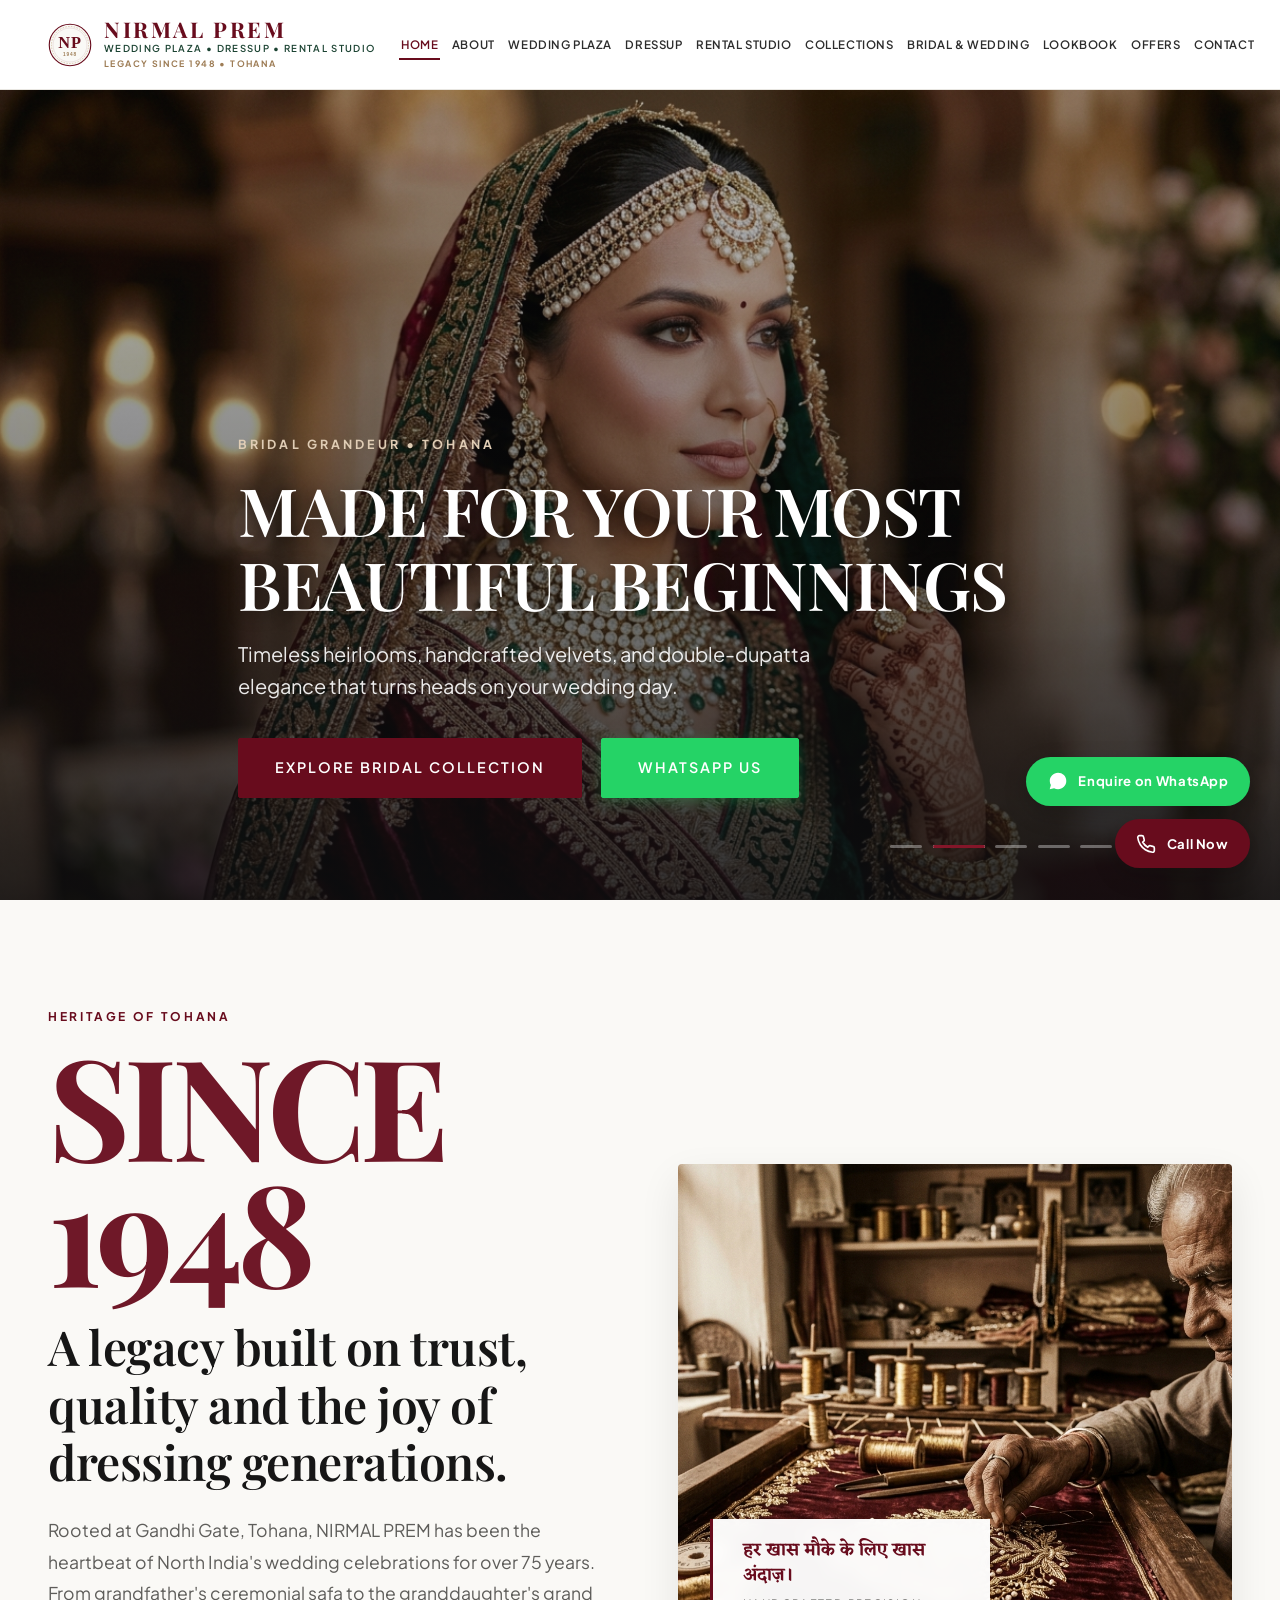
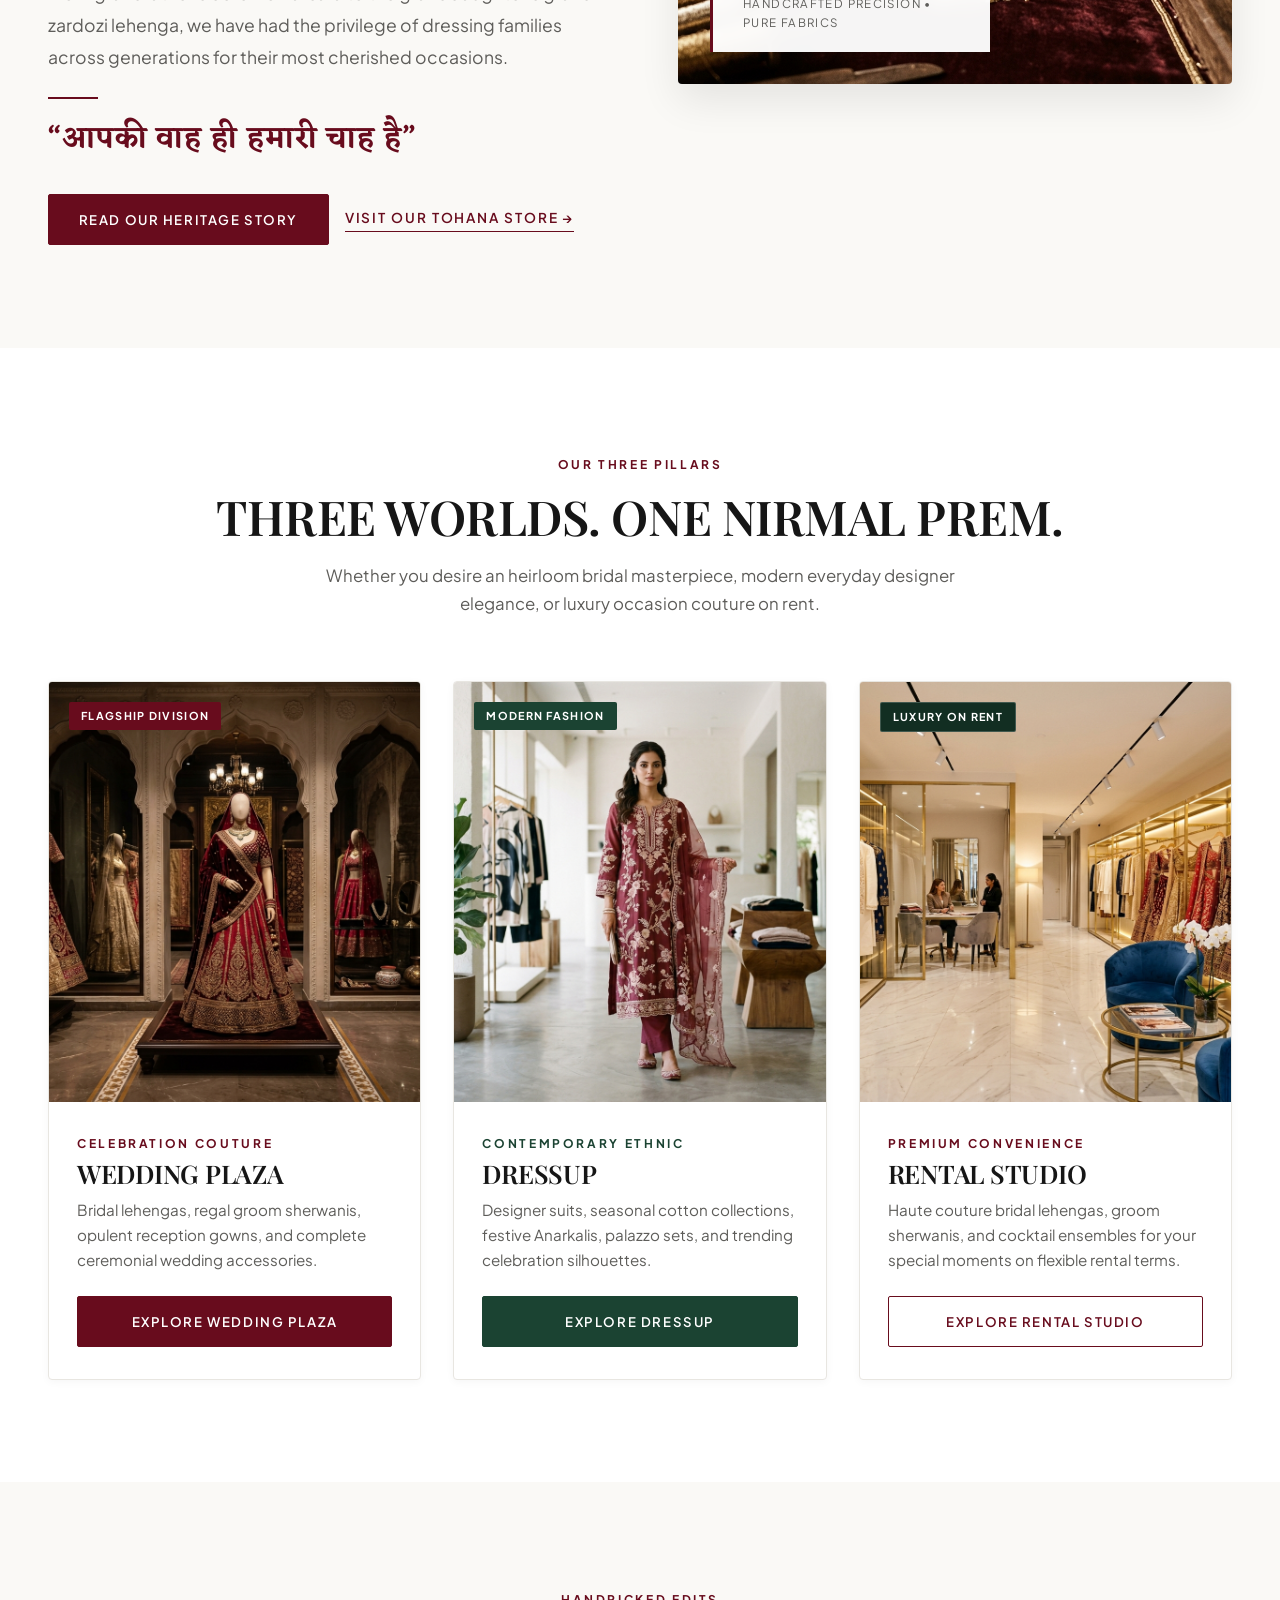
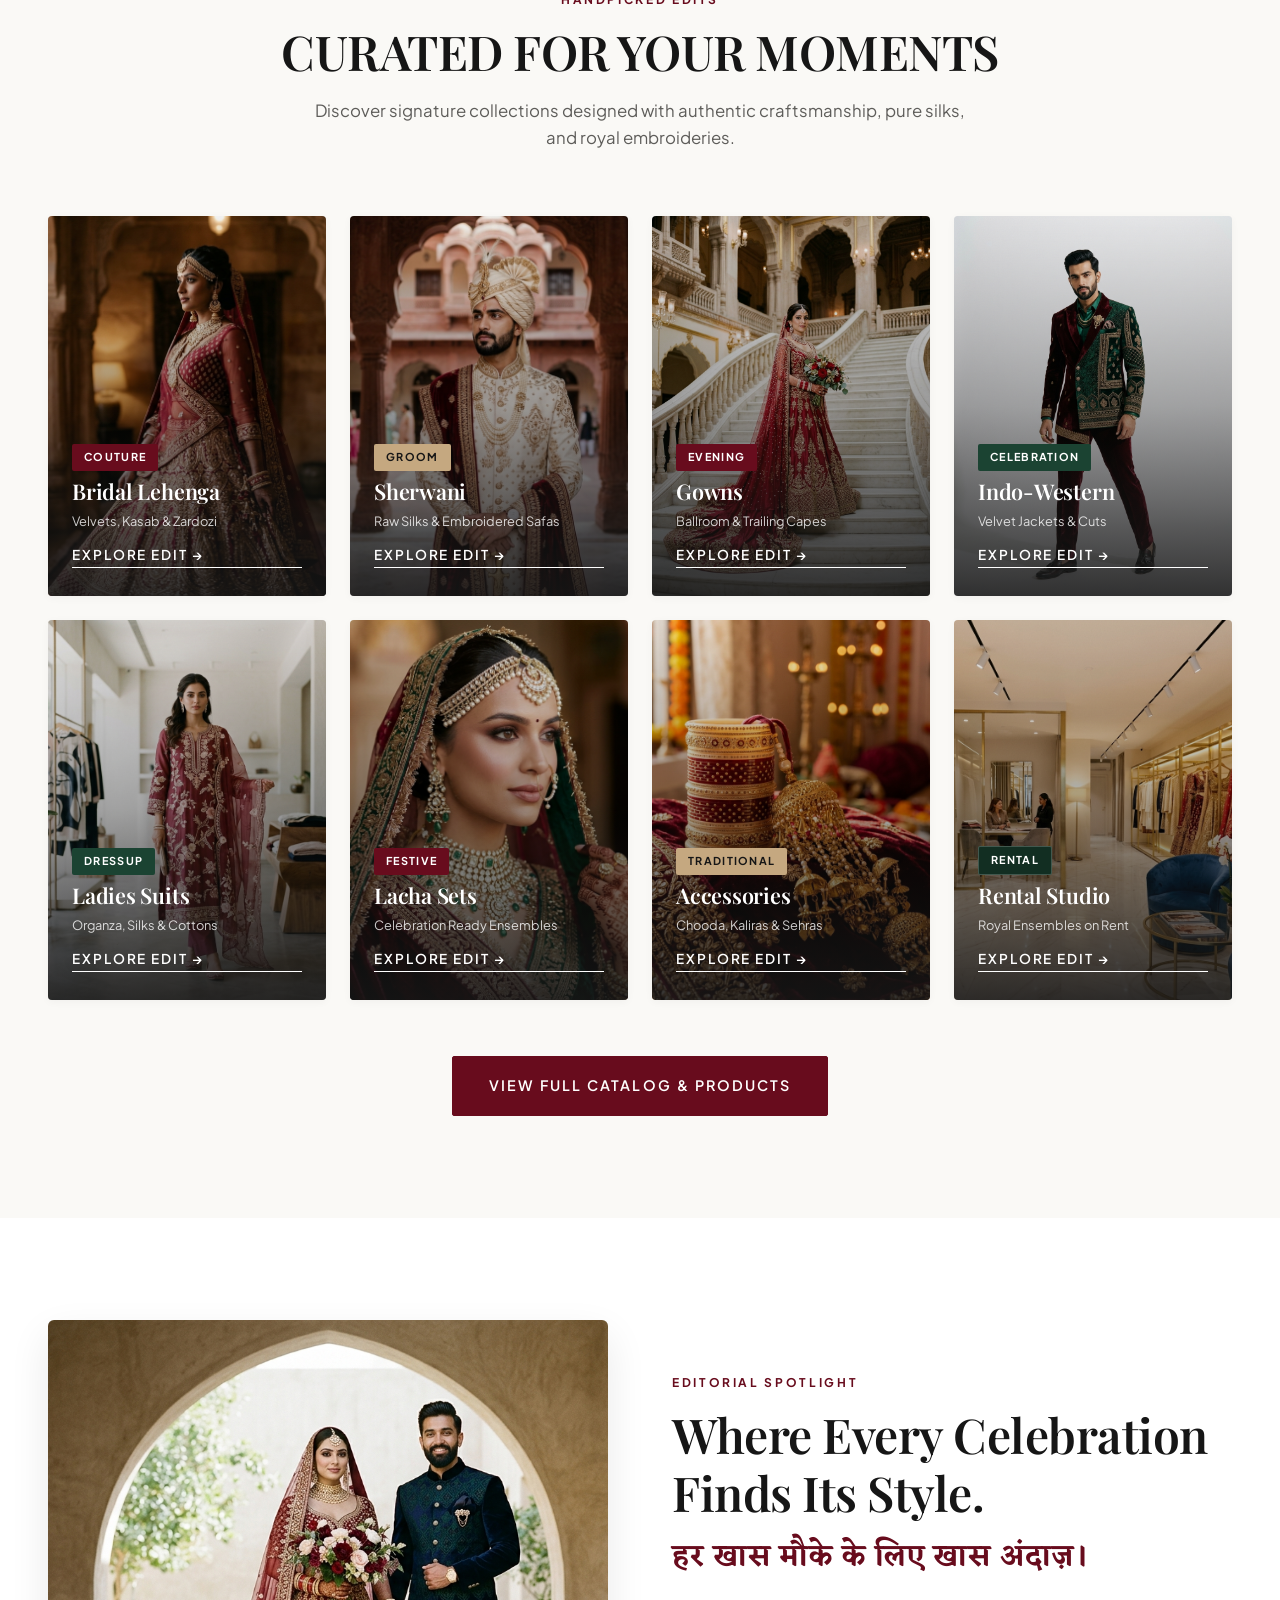
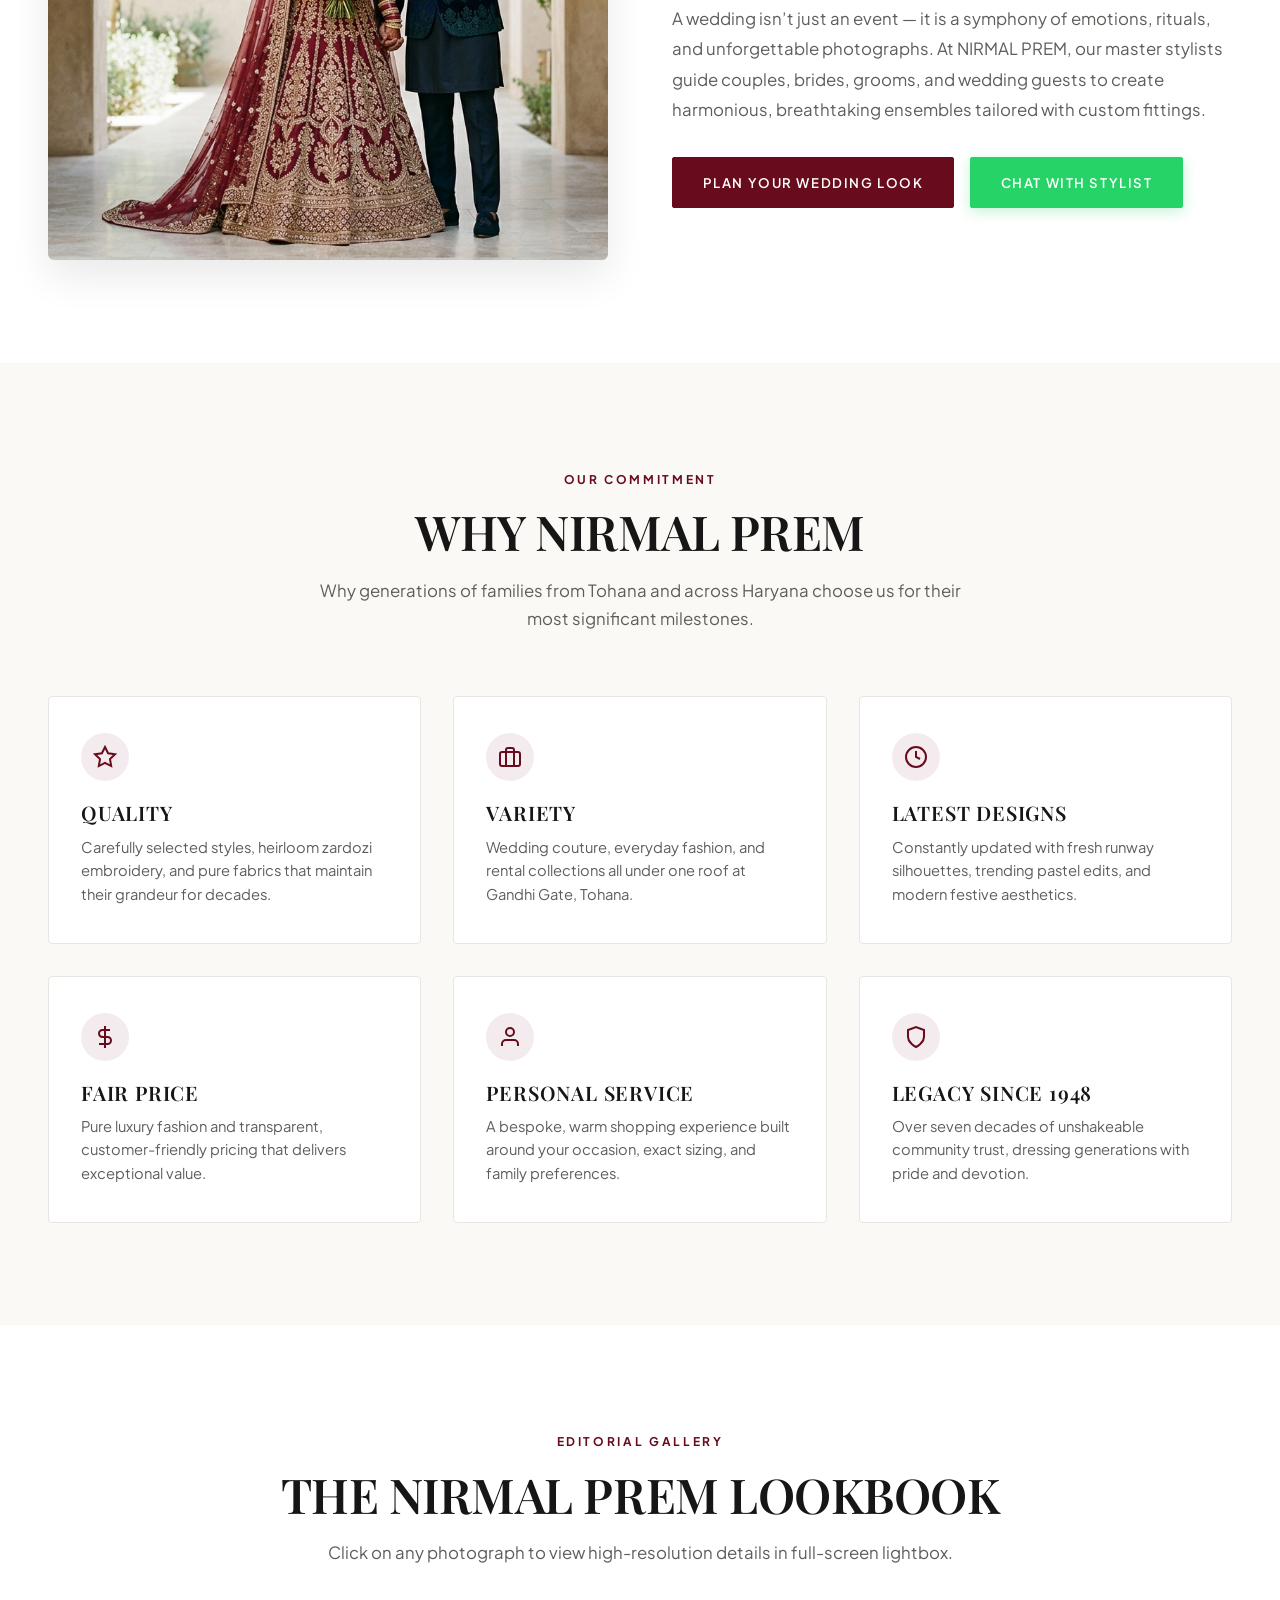
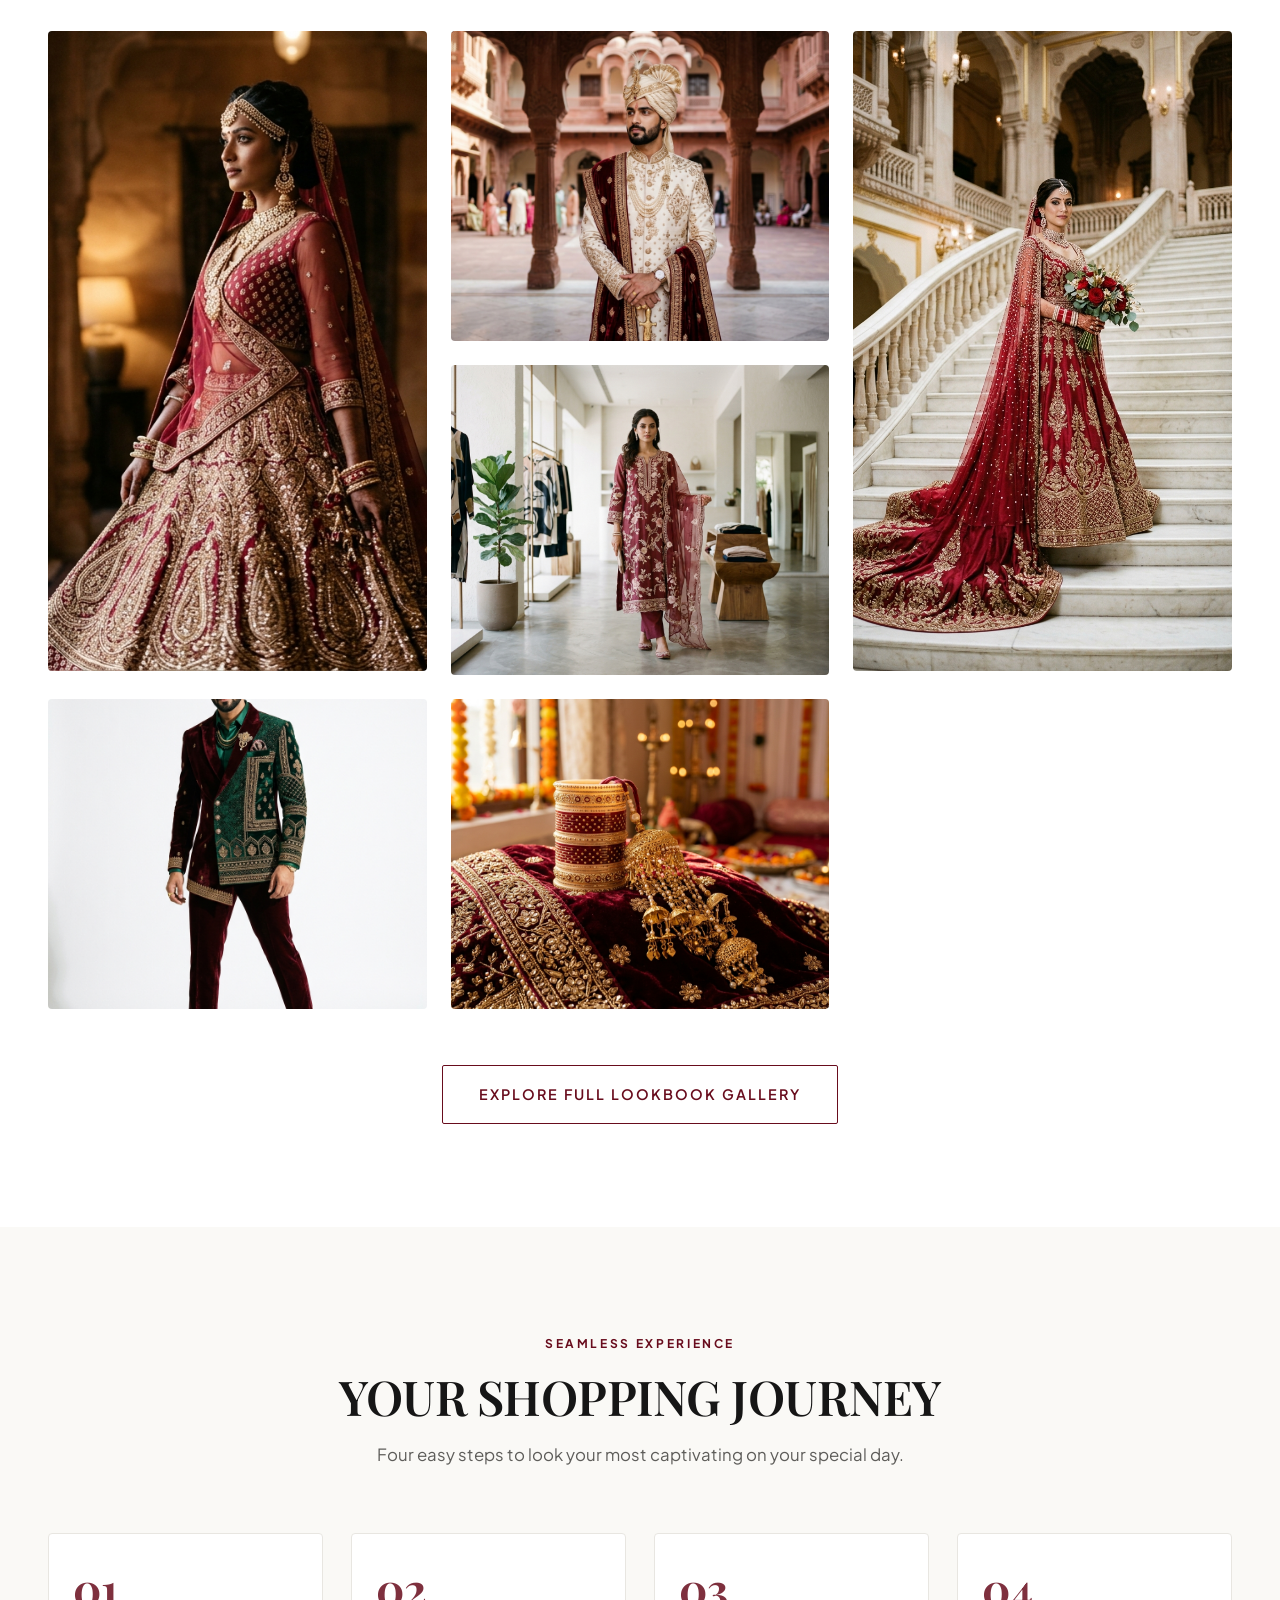
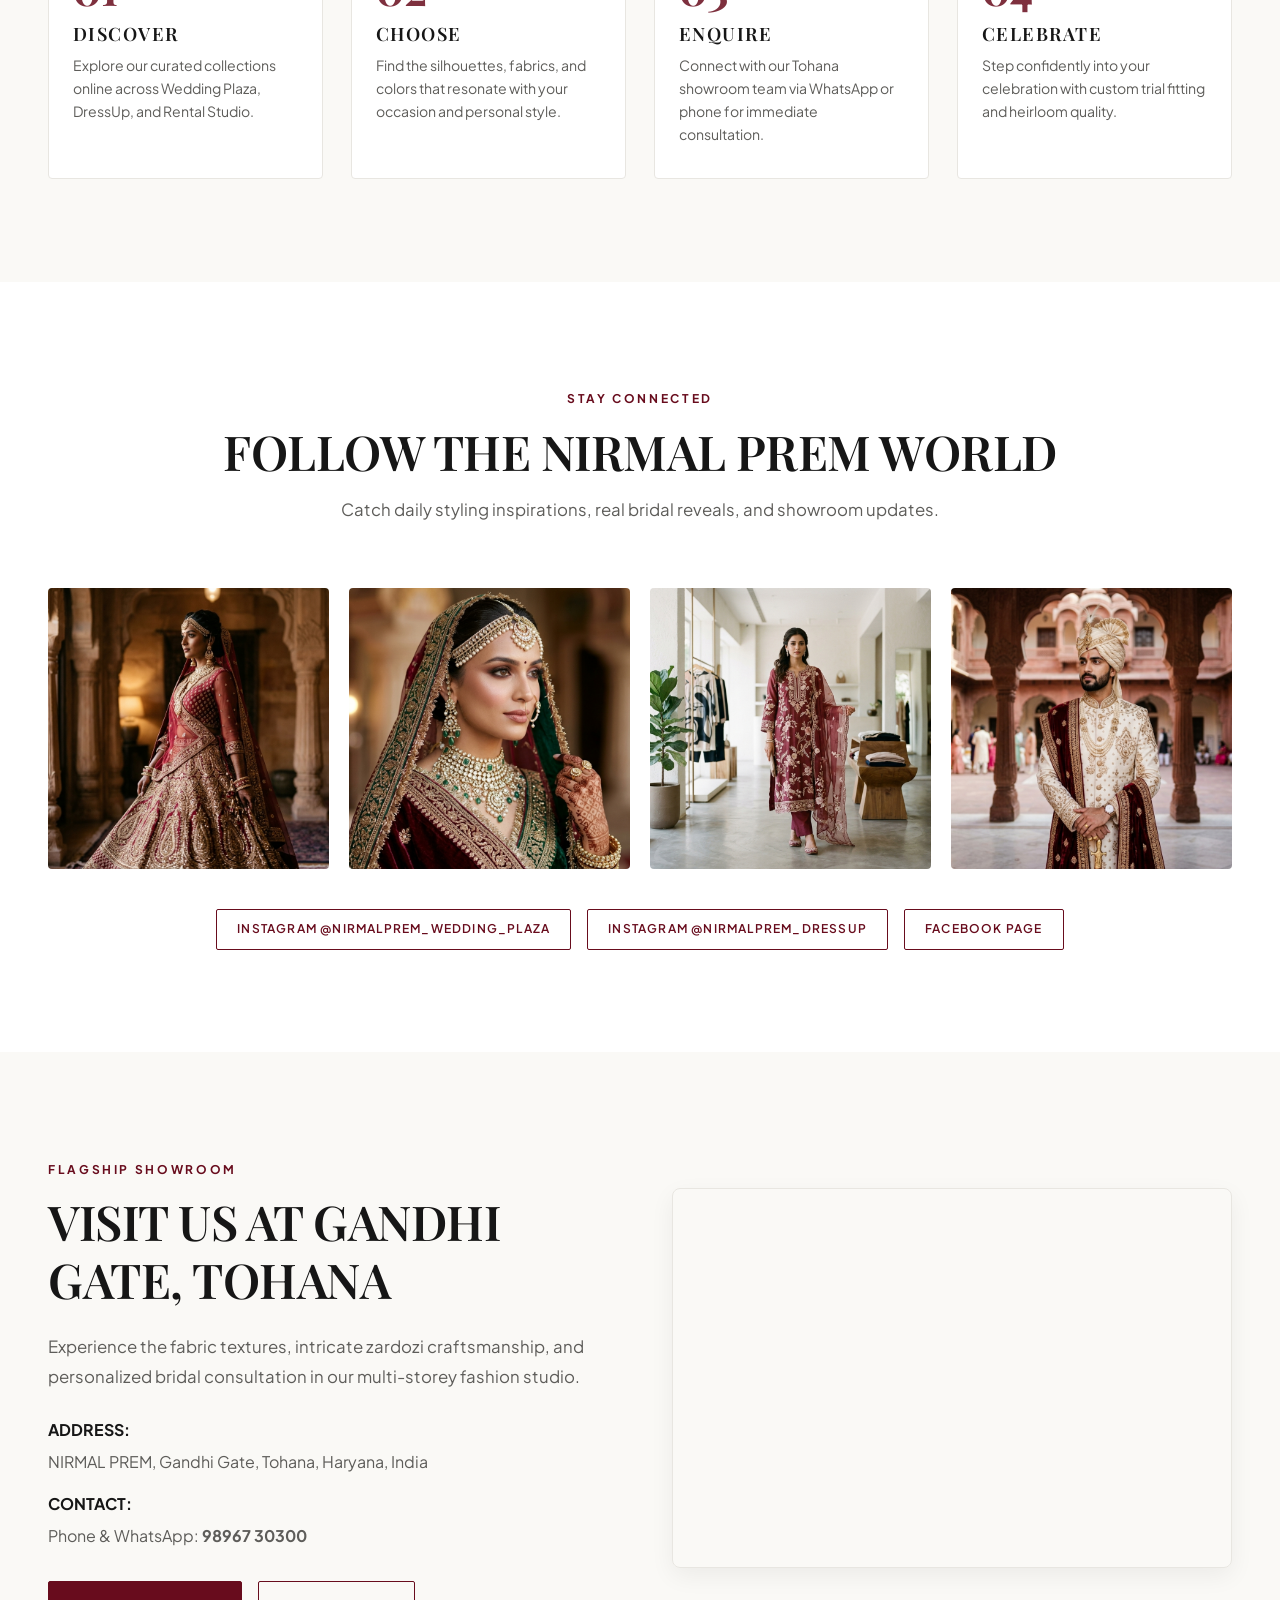
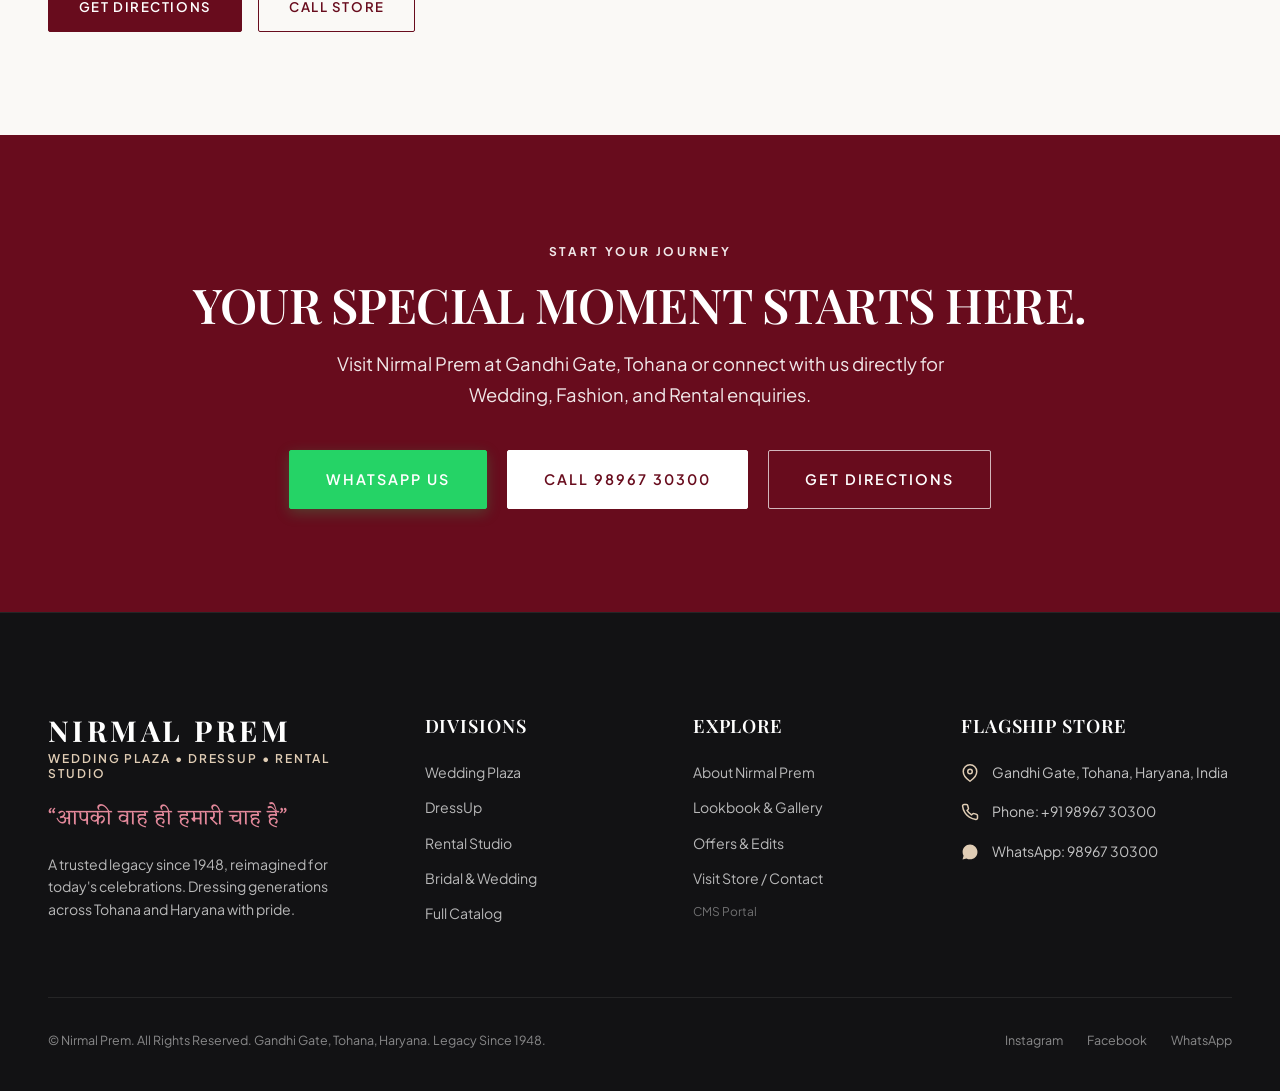
==== commit cbcef48c: "Fix squashed editorial photo on mobile by making split grids responsive and stacked" ====
--- a/index.html
+++ b/index.html
@@ -460,11 +460,11 @@
     <!-- SECTION 5: WEDDING EDITORIAL SPOTLIGHT -->
     <section class="section-padding bg-white">
       <div class="container">
-        <div style="display: grid; grid-template-columns: 1fr 1fr; gap: clamp(2.5rem, 5vw, 5rem); align-items: center;">
-          <div style="position: relative; border-radius: 4px; overflow: hidden; box-shadow: var(--shadow-lg);">
-            <img src="assets/images/hero-slide-5.jpg" alt="Nirmal Prem Royal Couple Editorial" loading="lazy" style="width: 100%; height: 580px; object-fit: cover;">
-          </div>
-          <div>
+        <div class="editorial-split-grid">
+          <div class="editorial-image-wrap">
+            <img src="assets/images/hero-slide-5.jpg" alt="Nirmal Prem Royal Couple Editorial" loading="lazy">
+          </div>
+          <div class="editorial-text-wrap">
             <span class="eyebrow">EDITORIAL SPOTLIGHT</span>
             <h2 class="headline-section" style="margin-bottom: 1rem;">Where Every Celebration Finds Its Style.</h2>
             <p class="tagline-hindi" style="margin-bottom: 1.5rem;">हर खास मौके के लिए खास अंदाज़।</p>
@@ -756,7 +756,7 @@
     <!-- SECTION 10: STORE VISIT & MAP PREVIEW -->
     <section class="section-padding bg-offwhite">
       <div class="container">
-        <div style="display: grid; grid-template-columns: 1fr 1fr; gap: clamp(2rem, 4vw, 4rem); align-items: center;">
+        <div class="split-grid-2col">
           <div>
             <span class="eyebrow">FLAGSHIP SHOWROOM</span>
             <h2 class="headline-section" style="margin-bottom: 1.5rem;">VISIT US AT GANDHI GATE, TOHANA</h2>
--- a/css/style.css
+++ b/css/style.css
@@ -5,7 +5,7 @@
    ========================================================================== */
 
 /* --- Google Fonts Import --- */
-@import url('https://fonts.googleapis.com/css2?family=Cormorant+Garamond:ital,wght@0,400;0,500;0,600;0,700;1,400&family=Playfair+Display:ital,wght@0,400;0,500;0,600;0,700;1,400&family=Plus+Jakarta+Sans:wght@300;400;500;600;700&family=Rozha+One&family=Noto+Serif+Devanagari:wght@400;600;700&display=swap');
+@import url('https://fonts.googleapis.com/css2?family=Cormorant+Garamond:ital,wght@0,400;0,500;0,600;0,700;1,400&family=Playfair+Display:ital,wght@0,400;0,500;0,600;0,700;1,400&family=Plus+Jakarta+Sans:wght@300;400;500;600;700&family=Eczar:wght@500;600;700;800&family=Gotu&family=Yatra+One&display=swap');
 
 /* --- Root CSS Variables --- */
 :root {
@@ -41,7 +41,7 @@
   --font-serif: 'Playfair Display', 'Cormorant Garamond', Georgia, serif;
   --font-editorial: 'Cormorant Garamond', 'Playfair Display', Georgia, serif;
   --font-sans: 'Plus Jakarta Sans', -apple-system, BlinkMacSystemFont, 'Segoe UI', Roboto, sans-serif;
-  --font-hindi: 'Rozha One', 'Noto Serif Devanagari', serif;
+  --font-hindi: 'Eczar', 'Gotu', 'Yatra One', serif;
 
   /* Shadows & Elevation */
   --shadow-sm: 0 2px 8px rgba(0, 0, 0, 0.04);
@@ -146,9 +146,12 @@
 
 .tagline-hindi {
   font-family: var(--font-hindi);
-  font-size: clamp(1.15rem, 2.2vw, 1.6rem);
-  letter-spacing: 0.02em;
+  font-size: clamp(1.25rem, 2.4vw, 1.85rem);
+  font-weight: 600;
+  letter-spacing: 0.03em;
   color: var(--color-maroon);
+  line-height: 1.45;
+  text-rendering: optimizeLegibility;
 }
 
 .eyebrow {
@@ -243,6 +246,41 @@
 .mx-auto {
   margin-left: auto;
   margin-right: auto;
+}
+
+/* --- Editorial & Feature Split Grids --- */
+.editorial-split-grid,
+.split-grid-2col {
+  display: grid;
+  grid-template-columns: 1fr 1fr;
+  gap: clamp(2rem, 5vw, 5rem);
+  align-items: center;
+}
+
+.editorial-image-wrap,
+.split-grid-image-wrap {
+  position: relative;
+  border-radius: 6px;
+  overflow: hidden;
+  box-shadow: var(--shadow-lg);
+  width: 100%;
+  height: 540px;
+  background-color: var(--color-offwhite);
+}
+
+.editorial-image-wrap img,
+.split-grid-image-wrap img {
+  width: 100%;
+  height: 100%;
+  object-fit: cover;
+  object-position: center top;
+  display: block;
+}
+
+.editorial-text-wrap,
+.split-grid-text-wrap {
+  display: flex;
+  flex-direction: column;
 }
 
 /* --- Section Headers --- */
--- a/css/components.css
+++ b/css/components.css
@@ -35,18 +35,23 @@
 .brand-identity {
   display: flex;
   align-items: center;
-  gap: 0.85rem;
+  gap: 0.75rem;
   text-decoration: none;
   flex-shrink: 0;
 }
 
 .brand-logo-img {
-  height: 48px;
-  width: auto;
+  height: 44px;
+  width: 44px;
+  min-width: 44px;
   object-fit: contain;
   transition: transform var(--transition-normal);
 }
 
+.brand-identity:hover .brand-logo-img {
+  transform: rotate(3deg) scale(1.05);
+}
+
 .brand-text-block {
   display: flex;
   flex-direction: column;
@@ -54,7 +59,7 @@
 
 .brand-name {
   font-family: var(--font-serif);
-  font-size: 1.45rem;
+  font-size: 1.35rem;
   font-weight: 700;
   letter-spacing: 0.12em;
   color: var(--color-maroon);
@@ -63,11 +68,11 @@
 }
 
 .site-header.scrolled .brand-name {
-  font-size: 1.3rem;
+  font-size: 1.25rem;
 }
 
 .brand-divisions {
-  font-size: 0.62rem;
+  font-size: 0.6rem;
   font-weight: 600;
   text-transform: uppercase;
   letter-spacing: 0.14em;
@@ -77,7 +82,7 @@
 }
 
 .brand-legacy-pill {
-  font-size: 0.58rem;
+  font-size: 0.55rem;
   font-weight: 700;
   letter-spacing: 0.16em;
   color: var(--color-gold-dark);
@@ -89,18 +94,19 @@
 .desktop-nav {
   display: flex;
   align-items: center;
-  gap: clamp(0.75rem, 1.4vw, 1.6rem);
+  gap: clamp(0.45rem, 0.9vw, 1.15rem);
 }
 
 .nav-link {
-  font-size: 0.8rem;
+  font-size: 0.74rem;
   font-weight: 600;
-  letter-spacing: 0.08em;
+  letter-spacing: 0.05em;
   text-transform: uppercase;
   color: var(--color-charcoal);
-  padding: 0.5rem 0.2rem;
+  padding: 0.4rem 0.15rem;
   position: relative;
   transition: color var(--transition-fast);
+  white-space: nowrap;
 }
 
 .nav-link::after {
@@ -1267,17 +1273,21 @@
 /* Google Maps Iframe */
 .map-container {
   width: 100%;
-  height: 440px;
-  border-radius: 4px;
+  height: 380px;
+  border-radius: 8px;
   overflow: hidden;
   border: 1px solid var(--color-border);
   box-shadow: var(--shadow-md);
+  position: relative;
+  background-color: var(--color-creme);
+  margin-bottom: 2rem;
 }
 
 .map-container iframe {
   width: 100%;
   height: 100%;
   border: none;
+  display: block;
 }
 
 /* Toast Message */
--- a/css/responsive.css
+++ b/css/responsive.css
@@ -9,14 +9,34 @@
   }
 }
 
-/* --- Laptops & Desktops under 1200px --- */
-@media (max-width: 1199px) {
+/* --- Laptops & Desktops under 1360px --- */
+@media (max-width: 1360px) {
   .desktop-nav {
-    gap: 0.85rem;
+    gap: 0.65rem;
   }
   
   .nav-link {
-    font-size: 0.75rem;
+    font-size: 0.72rem;
+    padding: 0.35rem 0.1rem;
+  }
+}
+
+/* --- Tablets & Laptops under 1140px (Switch to clean mobile navigation) --- */
+@media (max-width: 1140px) {
+  :root {
+    --header-height: 76px;
+  }
+
+  .desktop-nav {
+    display: none;
+  }
+
+  .header-ctas .btn-header-call {
+    display: none;
+  }
+
+  .mobile-nav-toggle {
+    display: flex;
   }
 
   .collections-grid-8 {
@@ -33,23 +53,8 @@
   }
 }
 
-/* --- Tablets (max-width: 991px) --- */
+/* --- Medium Tablets (max-width: 991px) --- */
 @media (max-width: 991px) {
-  :root {
-    --header-height: 80px;
-  }
-
-  .desktop-nav {
-    display: none;
-  }
-
-  .header-ctas .btn-header-call {
-    display: none;
-  }
-
-  .mobile-nav-toggle {
-    display: flex;
-  }
 
   .legacy-grid {
     grid-template-columns: 1fr;
@@ -98,34 +103,119 @@
   .modal-content-wrap {
     padding: 2rem 1.5rem;
   }
+
+  .map-container {
+    height: 320px;
+    margin-bottom: 1.5rem;
+  }
+
+  .editorial-split-grid,
+  .split-grid-2col {
+    grid-template-columns: 1fr;
+    gap: 2.5rem;
+  }
+
+  .editorial-image-wrap,
+  .split-grid-image-wrap {
+    height: 420px;
+  }
 }
 
 /* --- Mobile Landscape & Small Tablets (max-width: 767px) --- */
 @media (max-width: 767px) {
   :root {
-    --header-height: 72px;
-    --container-padding: 1.25rem;
+    --header-height: 68px;
+    --container-padding: 1rem;
   }
 
   body {
     padding-top: var(--header-height);
   }
 
+  .brand-logo-img {
+    height: 38px;
+    width: 38px;
+    min-width: 38px;
+  }
+
   .brand-name {
-    font-size: 1.25rem;
+    font-size: 1.15rem;
+    letter-spacing: 0.08em;
   }
 
   .brand-divisions {
-    font-size: 0.55rem;
+    font-size: 0.52rem;
+    letter-spacing: 0.08em;
+  }
+
+  .brand-legacy-pill {
+    display: none;
+  }
+
+  .header-ctas {
+    gap: 0.5rem;
+  }
+
+  .header-ctas .btn-header-wa {
+    padding: 0.45rem 0.65rem;
+    font-size: 0.72rem;
+  }
+
+  .header-ctas .btn-header-wa span {
+    display: none;
+  }
+
+  /* --- Mobile Framing for Models & Images --- */
+  .hero-slide-bg {
+    background-position: center 18%;
+  }
+
+  .collection-card-img,
+  .product-card-img-wrap img,
+  .lookbook-item img,
+  .division-image-wrap img,
+  .legacy-image-wrap img {
+    object-position: center top;
+  }
+
+  /* Prevent side wobbles & ensure clean viewport flow */
+  html, body {
+    overflow-x: hidden;
+    width: 100%;
+  }
+
+  /* Prevent iOS automatic zoom on text inputs */
+  .form-control,
+  input,
+  select,
+  textarea {
+    font-size: 16px !important;
   }
 
   .hero-slider-section {
-    height: calc(100vh - var(--header-height));
-    min-height: 520px;
+    height: calc(100svh - var(--header-height));
+    min-height: 500px;
+    max-height: 700px;
   }
 
   .hero-content {
-    padding-bottom: 5.5rem;
+    padding-bottom: 5rem;
+  }
+
+  .hero-title {
+    font-size: 1.85rem;
+    line-height: 1.2;
+    margin-bottom: 0.65rem;
+  }
+
+  .hero-description {
+    font-size: 0.92rem;
+    line-height: 1.45;
+    margin-bottom: 1.25rem;
+    display: -webkit-box;
+    -webkit-line-clamp: 3;
+    -webkit-box-orient: vertical;
+    overflow: hidden;
   }
 
   .hero-controls {
@@ -195,15 +285,42 @@
     padding: 1.75rem 1.25rem;
   }
 
+  /* --- Mobile-Friendly Google Maps Container --- */
+  .map-container {
+    height: 260px;
+    border-radius: 8px;
+    margin-bottom: 1.25rem;
+    box-shadow: var(--shadow-sm);
+  }
+
   .floating-actions {
-    bottom: 1.25rem;
-    right: 1rem;
-    gap: 0.65rem;
+    bottom: 1rem;
+    right: 0.85rem;
+    gap: 0.5rem;
+  }
+
+  .editorial-split-grid,
+  .split-grid-2col {
+    grid-template-columns: 1fr;
+    gap: 2rem;
+  }
+
+  .editorial-image-wrap,
+  .split-grid-image-wrap {
+    height: clamp(280px, 45vh, 360px);
+    border-radius: 8px;
+  }
+
+  .editorial-image-wrap img,
+  .split-grid-image-wrap img {
+    object-position: center 20%;
   }
 
   .floating-btn {
-    padding: 0.7rem 1.15rem;
+    padding: 0.65rem 1rem;
     font-size: 0.75rem;
+    border-radius: 30px;
+    box-shadow: 0 4px 16px rgba(0, 0, 0, 0.25);
   }
 
   .footer-top {
@@ -221,7 +338,7 @@
 /* --- Specific Mobile Targets (360px - 430px) --- */
 @media (max-width: 430px) {
   .headline-hero {
-    font-size: 1.95rem;
+    font-size: 1.75rem;
   }
 
   .collections-grid-8 {
@@ -229,11 +346,22 @@
   }
 
   .collection-card-item {
-    height: 300px;
+    height: 280px;
+  }
+
+  .brand-identity {
+    gap: 0.6rem;
+  }
+
+  .brand-logo-img {
+    height: 34px;
+    width: 34px;
+    min-width: 34px;
   }
 
   .brand-name {
-    font-size: 1.15rem;
+    font-size: 1.05rem;
+    letter-spacing: 0.08em;
   }
 
   .brand-divisions {
@@ -248,4 +376,27 @@
   .header-ctas .btn-header-wa span {
     display: none;
   }
-}
+
+  /* Compact Map size on small phone screens */
+  .map-container {
+    height: 220px;
+    border-radius: 6px;
+    margin-bottom: 1rem;
+  }
+
+  .floating-actions {
+    bottom: 0.75rem;
+    right: 0.65rem;
+    gap: 0.45rem;
+  }
+
+  .floating-btn {
+    padding: 0.55rem 0.85rem;
+    font-size: 0.7rem;
+  }
+
+  .editorial-image-wrap,
+  .split-grid-image-wrap {
+    height: 290px;
+  }
+}
